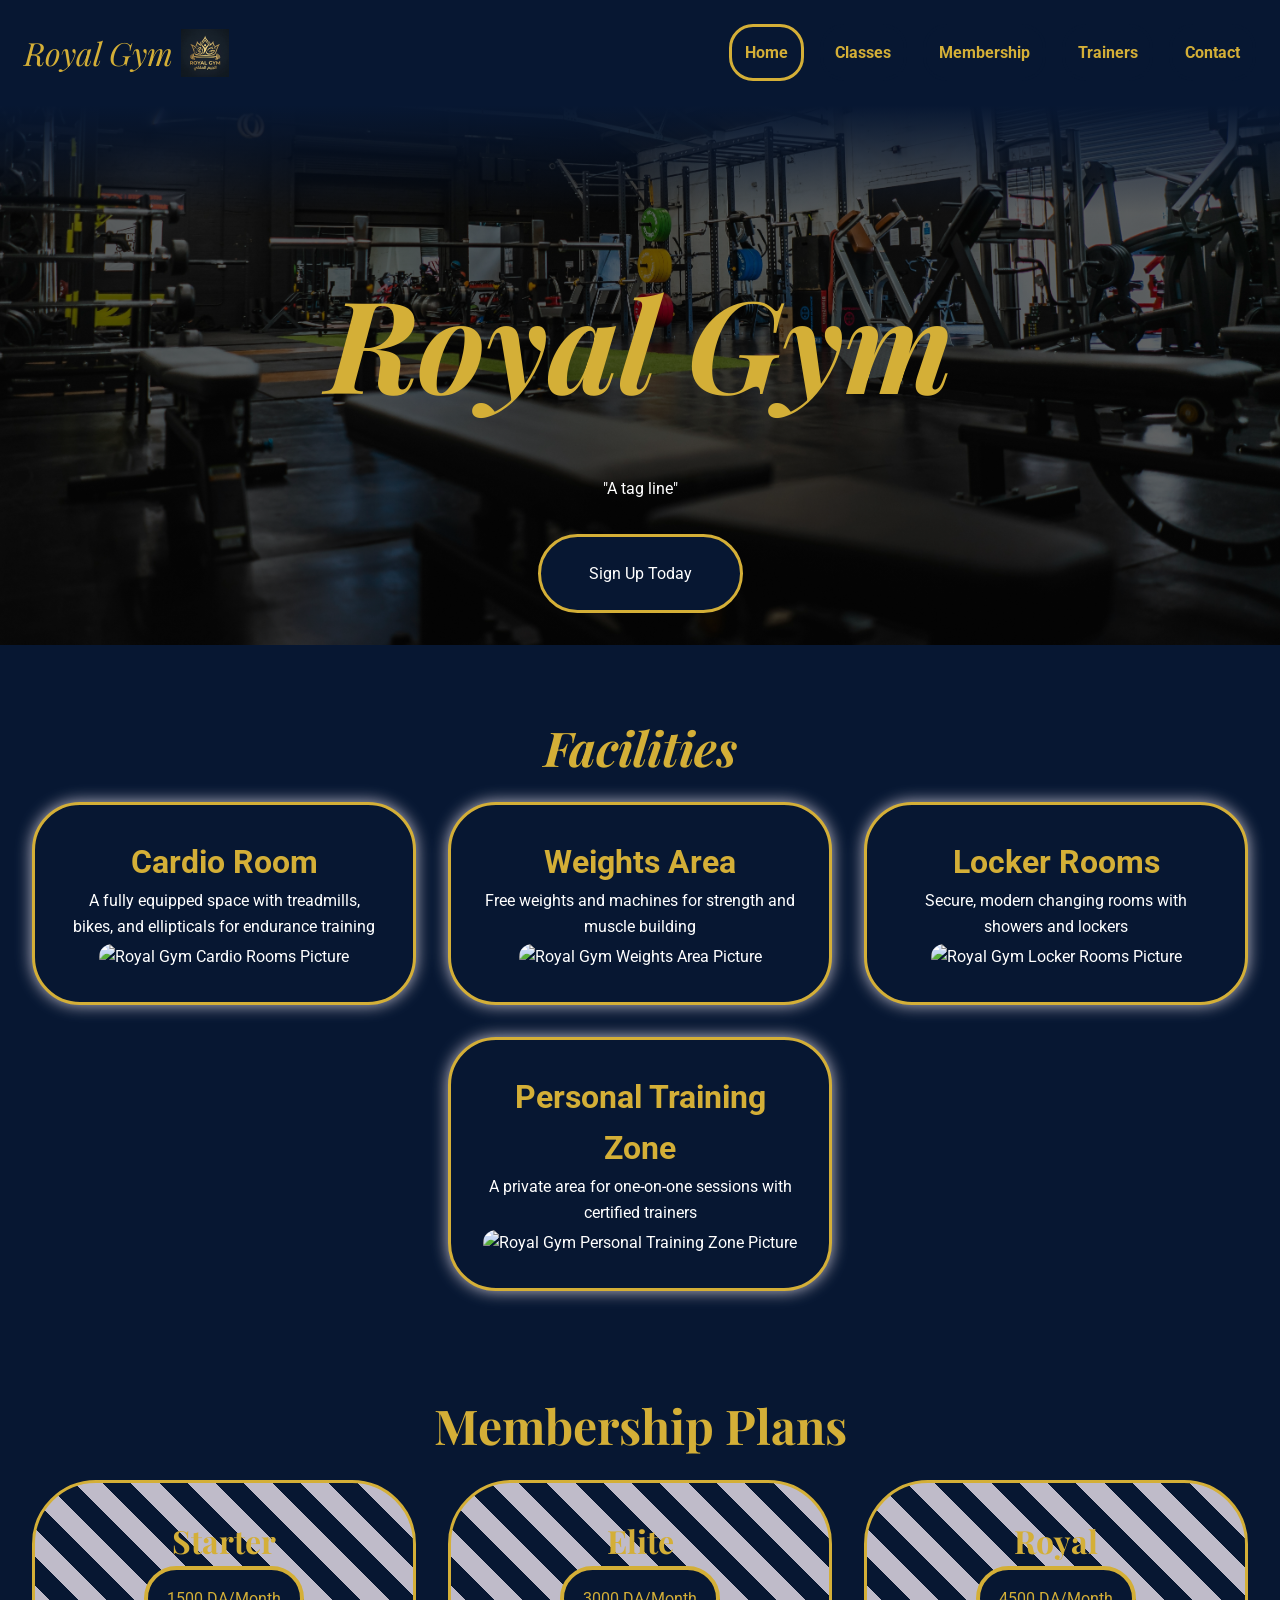
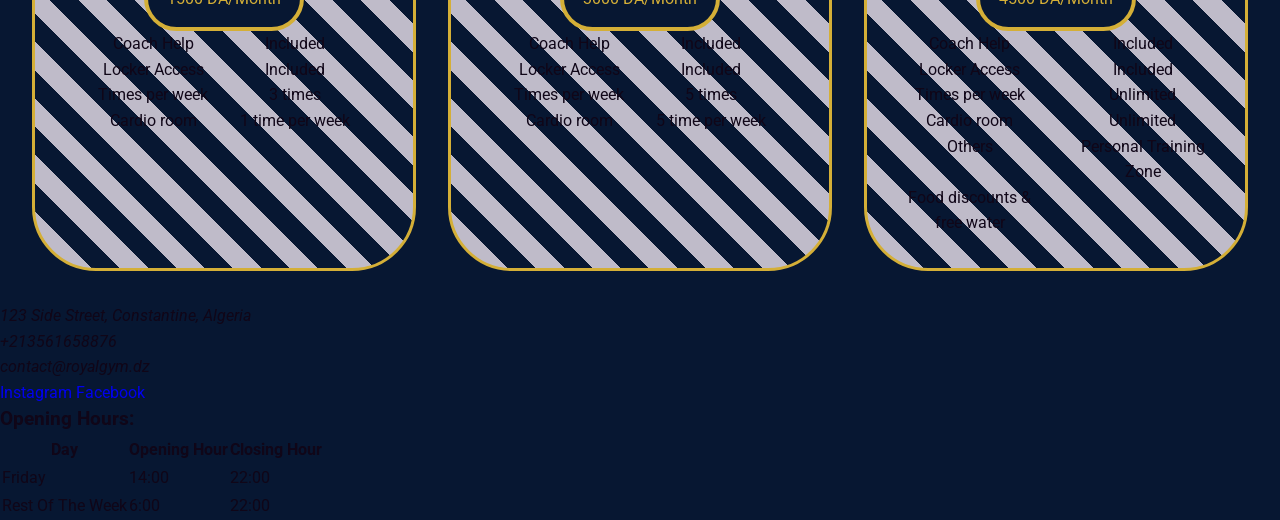
==== index.html @ 47e1ce34 "Re-apply CSS shared imports and font fix" ====
<!doctype html>
<html lang="en">

<head>
	<meta charset="UTF-8" />
	<meta name="viewport" content="width=device-width, initial-scale=1.0" />
	<link rel="stylesheet" href="./css/index.css" />

	<title>Royal Gym</title>
</head>

<body>
	<header>
		<a href="./index.html">
			<span class="name">Royal Gym</span>
			<img src="./assets/images/logo.png" alt="Royal Gym Logo" class="logo" />
		</a>
		<nav>
			<ul>
				<li class="active"><a href="./index.html">Home</a></li>
				<li><a href="./client/classes.html">Classes</a></li>
				<li><a href="./client/membership.html">Membership</a></li>
				<li><a href="./client/trainers.html">Trainers</a></li>
				<li><a href="./client/contact.html">Contact</a></li>
			</ul>
		</nav>
	</header>
	<main>
		<section class="hero">
			<h1>Royal Gym</h1>
			<p class="tagline">"A tag line"</p>
			<a href="./client/membership.html">Sign Up Today</a>
		</section>
		<section class="facilities">
			<h2>Facilities</h2>
			<div class="facilities-container">
				<article class="facility-card">
					<h3>Cardio Room</h3>
					<p>
						A fully equipped space with treadmills, bikes, and
						ellipticals for endurance training
					</p>
					<img src="./assets/images/cardio-room.png" alt="Royal Gym Cardio Rooms Picture" />
				</article>
				<article class="facility-card">
					<h3>Weights Area</h3>
					<p>
						Free weights and machines for strength and muscle
						building
					</p>
					<img src="./assets/images/weights-area.png" alt="Royal Gym Weights Area Picture" />
				</article>
				<article class="facility-card">
					<h3>Locker Rooms</h3>
					<p>
						Secure, modern changing rooms with showers and
						lockers
					</p>
					<img src="./assets/images/locker-rooms.png" alt="Royal Gym Locker Rooms Picture" />
				</article>
				<article class="facility-card">
					<h3>Personal Training Zone</h3>
					<p>
						A private area for one-on-one sessions with
						certified trainers
					</p>
					<img src="./assets/images/personal-training-zone.png"
						alt="Royal Gym Personal Training Zone Picture" />
				</article>
			</div>
		</section>
		<section class="membership">
			<h2>Membership Plans</h2>
			<div class="membership-cards-container">
				<article class="membership-card">
					<h3>Starter</h3>
					<p class="price">1500 DA/Month</p>
					<dl>
						<dt>Coach Help</dt>
						<dd>Included</dd>
						<dt>Locker Access</dt>
						<dd>Included</dd>
						<dt>Times per week</dt>
						<dd>3 times</dd>
						<dt>Cardio room</dt>
						<dd>1 time per week</dd>
					</dl>
				</article>
				<article class="membership-card">
					<h3>Elite</h3>
					<p class="price">3000 DA/Month</p>
					<dl>
						<dt>Coach Help</dt>
						<dd>Included</dd>
						<dt>Locker Access</dt>
						<dd>Included</dd>
						<dt>Times per week</dt>
						<dd>5 times</dd>
						<dt>Cardio room</dt>
						<dd>5 time per week</dd>
					</dl>
				</article>
				<article class="membership-card">
					<h3>Royal</h3>
					<p class="price">4500 DA/Month</p>
					<dl>
						<dt>Coach Help</dt>
						<dd>Included</dd>
						<dt>Locker Access</dt>
						<dd>Included</dd>
						<dt>Times per week</dt>
						<dd>Unlimited</dd>
						<dt>Cardio room</dt>
						<dd>Unlimited</dd>
						<dt>Others</dt>
						<dd>Personal Training Zone</dd>
						<dd>Food discounts & free water</dd>
					</dl>
				</article>
			</div>
		</section>
	</main>
	<footer>
		<section class="contact-info">
			<address>
				<p>123 Side Street, Constantine, Algeria</p>
				<p>+213561658876</p>
				<p>contact@royalgym.dz</p>
			</address>
		</section>
		<section class="social-media">
			<a href="#">Instagram</a>
			<a href="#">Facebook</a>
		</section>
		<section class="opening-hours">
			<h3>Opening Hours:</h3>
			<table>
				<thead>
					<tr>
						<th>Day</th>
						<th>Opening Hour</th>
						<th>Closing Hour</th>
					</tr>
				</thead>
				<tbody>
					<tr>
						<td>Friday</td>
						<td>14:00</td>
						<td>22:00</td>
					</tr>
					<tr>
						<td>Rest Of The Week</td>
						<td>6:00</td>
						<td>22:00</td>
					</tr>
				</tbody>
			</table>
		</section>
	</footer>
</body>

</html>
---- css/index.css ----
@import "style.css";
@import url("https://fonts.googleapis.com/css2?family=Playfair+Display:ital,wght@1,700&family=Roboto:wght@400;700&display=swap");

* {
	box-sizing: border-box;
	margin: 0;
	padding: 0;
}

body {
	background-color: var(--bg);
	color: var(--text-dark);
	font-family: "Roboto", sans-serif;
	font-size: 1rem;
	line-height: 1.6;
	width: 100%;
}

/* ------------------------- */

.hero a:hover {
	transition: scale 0.1s linear;
	background-color: var(--accent);
	color: var(--primary);
	scale: 1.1;
	box-shadow: 0rem 0.1rem 1rem 0.1rem rgb(180, 178, 178);
}

.hero {
	display: flex;
	flex-direction: column;
	justify-content: end;
	align-items: center;
	background-image:
		linear-gradient(var(--primary), rgba(0, 0, 0, 0.6) 20%),
		url("../assets/images/hero-section-background.jpg");
	background-size: cover;
	background-position: center;
	background-repeat: no-repeat;
	min-height: 60vh;
	padding: 2rem;
	color: var(--text_light);
}

.hero>h1 {
	font-family: "Playfair Display", sans-serif;
	font-size: 8rem;
	font-style: italic;
	color: var(--accent);
}

.tagline {
	padding: 2rem;
}

/* the button */
.hero a {
	padding: 1.5rem 3rem;
	color: var(--text_light);
	background-color: var(--primary);
	border: 0.2rem solid var(--accent);
	border-radius: 3rem;
	transition:
		background-color 0.2s linear,
		color 0.2s linear,
		outline 0.1s linear;
}

.facilities {
	display: flex;
	flex-direction: column;
	align-items: center;
	padding: 4rem 2rem;
}

.facilities h2 {
	font-family: "Playfair Display", sans-serif;
	font-style: italic;
	color: var(--accent);
	font-size: 3rem;
	margin-bottom: 1rem;
}

.facilities-container {
	display: grid;
	grid-template-columns: 1fr 1fr 1fr;
	gap: 2rem;
}

.facility-card {
	background-color: var(--primary);
	color: var(--text_light);
	padding: 2rem;
	border: 0.2rem solid var(--accent);
	border-radius: 3rem;
	font-family: "Roboto", sans-serif;
	font-size: 1rem;
	text-align: center;
	transition:
		scale 0.1s linear,
		box-shadow 0.1s linear;
	box-shadow: 0rem 0rem 1rem 0.01rem var(--bg-darker);
}

.facility-card:hover {
	scale: 1.05;
	box-shadow: 0rem 0rem 1rem 0.2rem var(--bg-darker);
}

.facility-card h3 {
	color: var(--accent);
	font-size: 2rem;
}

.facility-card img {
	width: 100%;
	margin-top: 0.3rem;
	border-radius: 2rem;
}

.facility-card:last-child {
	grid-column: 2 / 3;
}

.membership {
	display: flex;
	flex-direction: column;
	margin: 0px;

	text-align: center;
	background-color: var(--primary);
	padding: 2rem;
}

.membership h2 {
	color: var(--accent);
	font-family: "Playfair Display", sans-serif;
	font-size: 3rem;
	margin-bottom: 1rem;
}

.membership-card h3 {
	font-family: "Playfair Display", sans-serif;
	color: var(--accent);
	font-size: 2rem;
}

.membership-cards-container {
	display: grid;
	grid-template-columns: 1fr 1fr 1fr;
	justify-content: center;
	gap: 2rem;
}

.membership-card {
	background-color: var(--bg);
	color: var(--text-dark);
	padding: 2rem;
	border: 0.2rem solid var(--accent);
	border-radius: 4rem;
	display: flex;
	flex-direction: column;
	align-items: center;
	transition: scale 0.1s linear;
	background: repeating-linear-gradient(45deg,
			var(--bg) 0px,
			var(--bg) 20px,
			var(--bg-darker) 20px,
			var(--bg-darker) 40px);
}

.membership-card:hover {
	scale: 1.05;
}

.membership-card .price {
	padding: 1rem;
	width: 10rem;
	border: var(--accent) solid 0.3rem;
	border-radius: 5rem;
	background-color: var(--primary);
	color: var(--accent);
}

.membership-card dl {
	display: grid;
	grid-template-columns: 1fr 1fr;
	column-gap: 2rem;
}
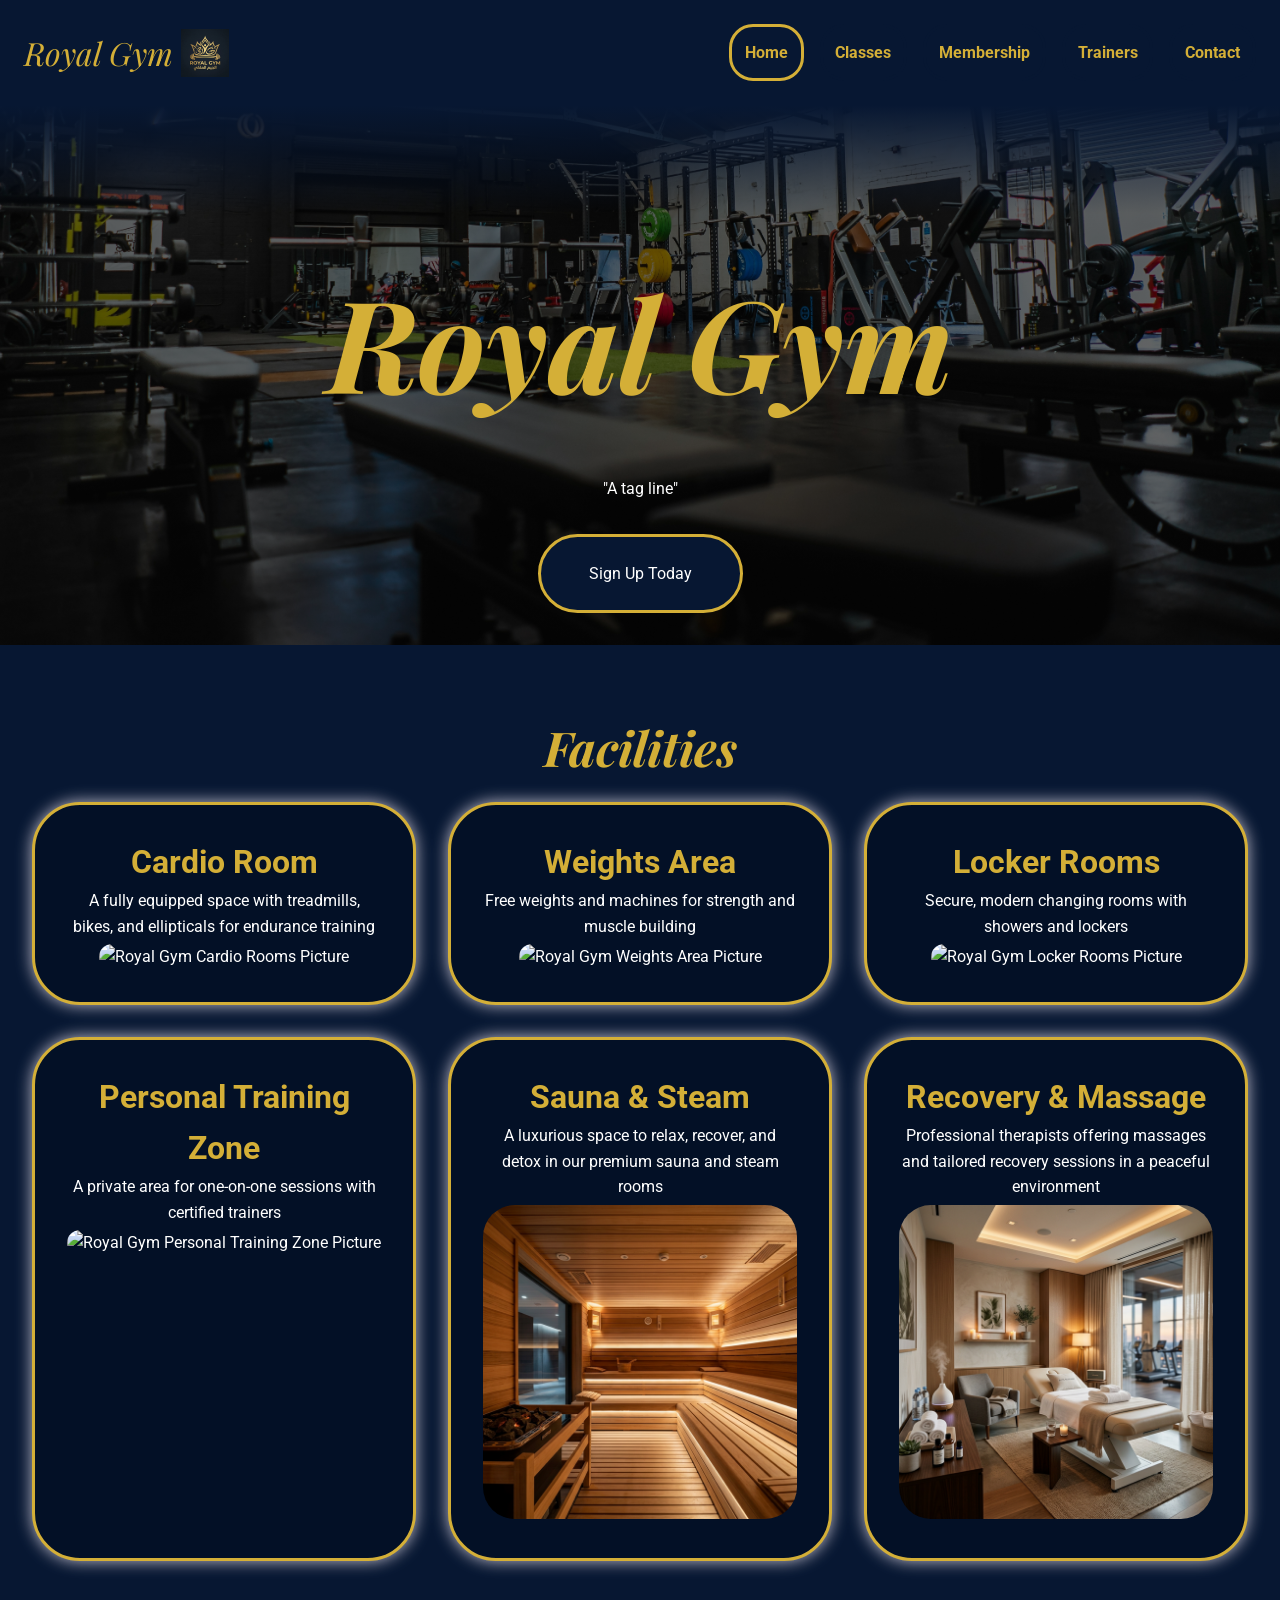
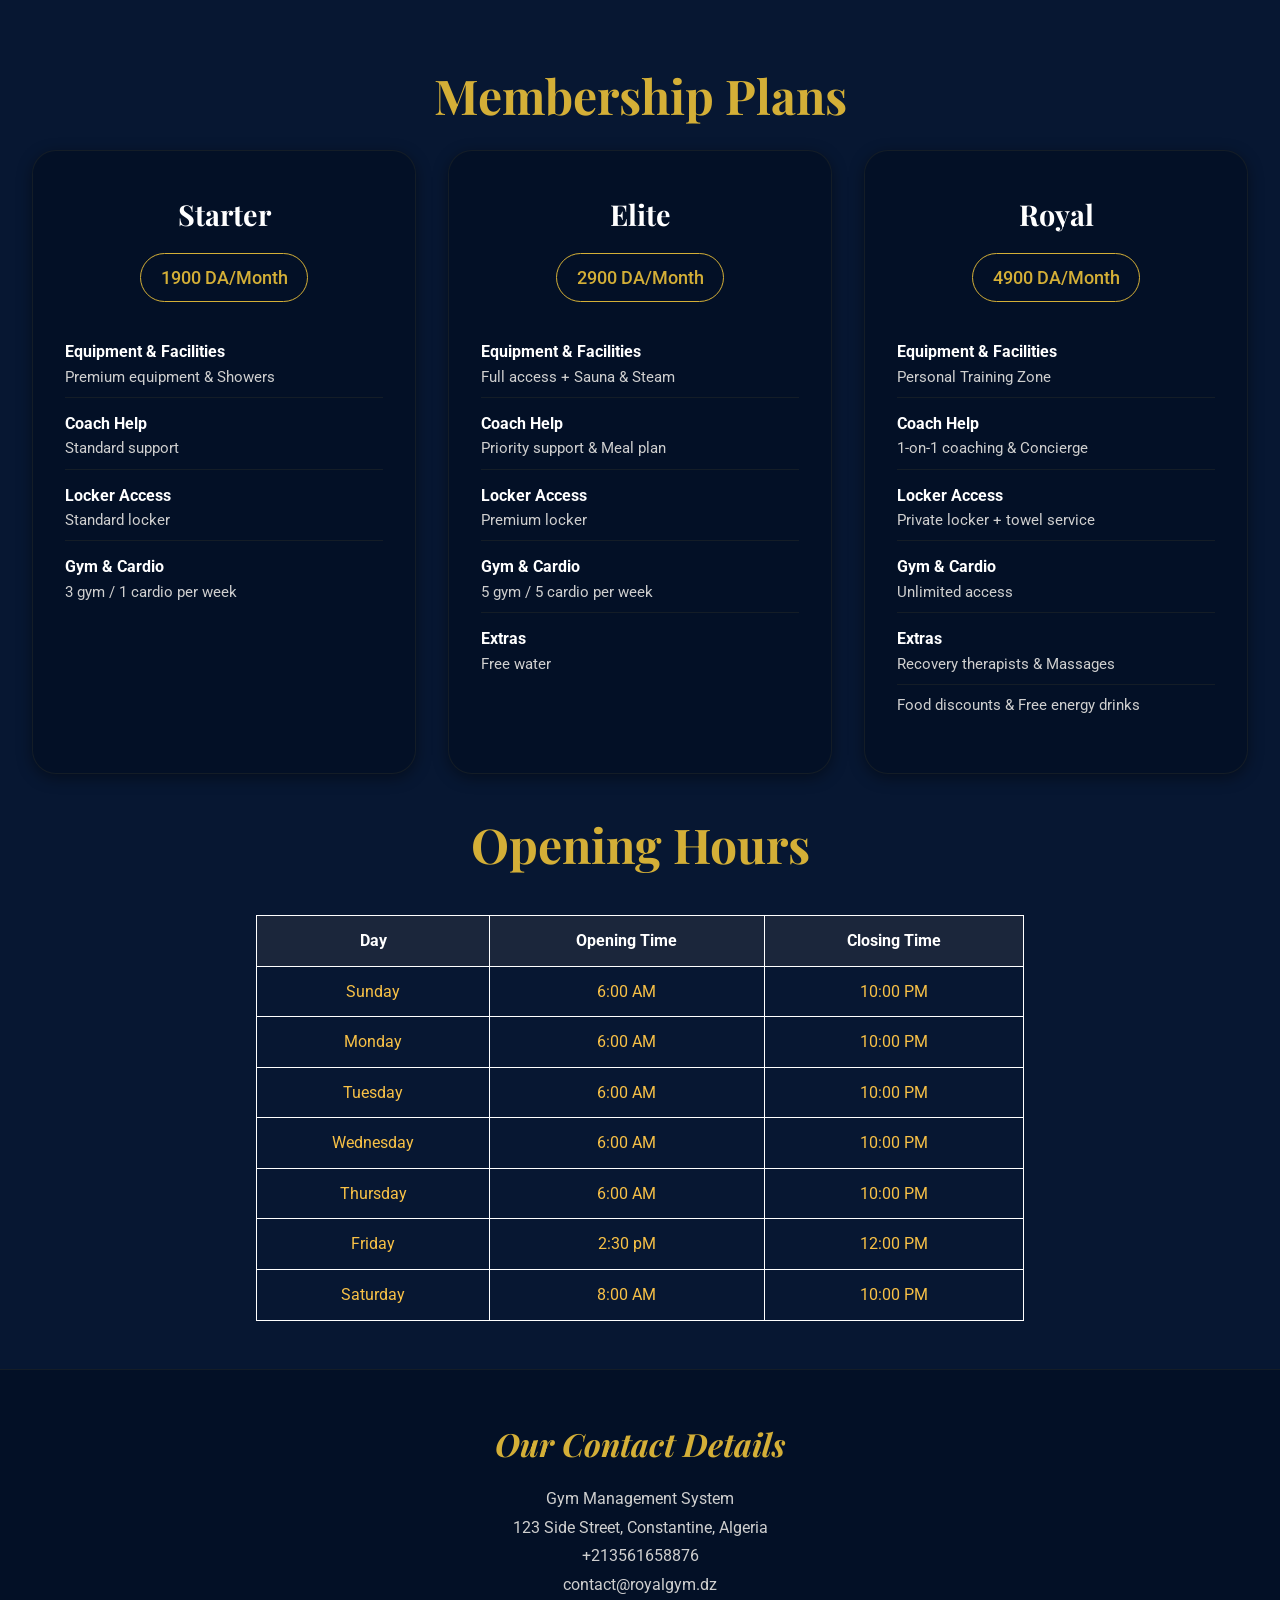
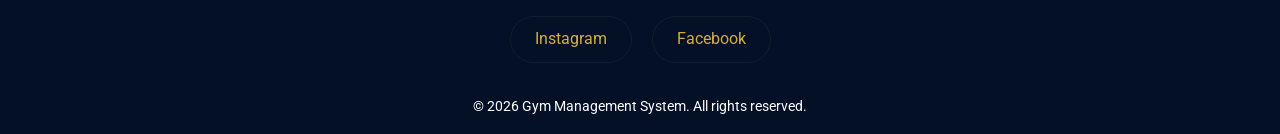
==== commit f08c6621: "feat: redesign membership cards, add facility images, and perfect responsive layouts" ====
--- a/index.html
+++ b/index.html
@@ -67,6 +67,24 @@
 					<img src="./assets/images/personal-training-zone.png"
 						alt="Royal Gym Personal Training Zone Picture" />
 				</article>
+				<article class="facility-card">
+					<h3>Sauna & Steam</h3>
+					<p>
+						A luxurious space to relax, recover, and detox in
+						our premium sauna and steam rooms
+					</p>
+					<img src="./assets/images/sauna-steam.png"
+						alt="Royal Gym Sauna and Steam Room Picture" />
+				</article>
+				<article class="facility-card">
+					<h3>Recovery & Massage</h3>
+					<p>
+						Professional therapists offering massages and tailored
+						recovery sessions in a peaceful environment
+					</p>
+					<img src="./assets/images/recovery.png"
+						alt="Royal Gym Recovery and Massage Room Picture" />
+				</article>
 			</div>
 		</section>
 		<section class="membership">
@@ -74,88 +92,113 @@
 			<div class="membership-cards-container">
 				<article class="membership-card">
 					<h3>Starter</h3>
-					<p class="price">1500 DA/Month</p>
+					<p class="price">1900 DA/Month</p>
 					<dl>
+						<dt>Equipment & Facilities</dt>
+						<dd>Premium equipment & Showers</dd>
 						<dt>Coach Help</dt>
-						<dd>Included</dd>
+						<dd>Standard support</dd>
 						<dt>Locker Access</dt>
-						<dd>Included</dd>
-						<dt>Times per week</dt>
-						<dd>3 times</dd>
-						<dt>Cardio room</dt>
-						<dd>1 time per week</dd>
+						<dd>Standard locker</dd>
+						<dt>Gym & Cardio</dt>
+						<dd>3 gym / 1 cardio per week</dd>
 					</dl>
 				</article>
 				<article class="membership-card">
 					<h3>Elite</h3>
-					<p class="price">3000 DA/Month</p>
+					<p class="price">2900 DA/Month</p>
 					<dl>
+						<dt>Equipment & Facilities</dt>
+						<dd>Full access + Sauna & Steam</dd>
 						<dt>Coach Help</dt>
-						<dd>Included</dd>
+						<dd>Priority support & Meal plan</dd>
 						<dt>Locker Access</dt>
-						<dd>Included</dd>
-						<dt>Times per week</dt>
-						<dd>5 times</dd>
-						<dt>Cardio room</dt>
-						<dd>5 time per week</dd>
+						<dd>Premium locker</dd>
+						<dt>Gym & Cardio</dt>
+						<dd>5 gym / 5 cardio per week</dd>
+						<dt>Extras</dt>
+						<dd>Free water</dd>
 					</dl>
 				</article>
 				<article class="membership-card">
 					<h3>Royal</h3>
-					<p class="price">4500 DA/Month</p>
+					<p class="price">4900 DA/Month</p>
 					<dl>
+						<dt>Equipment & Facilities</dt>
+						<dd>Personal Training Zone</dd>
 						<dt>Coach Help</dt>
-						<dd>Included</dd>
+						<dd>1-on-1 coaching & Concierge</dd>
 						<dt>Locker Access</dt>
-						<dd>Included</dd>
-						<dt>Times per week</dt>
-						<dd>Unlimited</dd>
-						<dt>Cardio room</dt>
-						<dd>Unlimited</dd>
-						<dt>Others</dt>
-						<dd>Personal Training Zone</dd>
-						<dd>Food discounts & free water</dd>
+						<dd>Private locker + towel service</dd>
+						<dt>Gym & Cardio</dt>
+						<dd>Unlimited access</dd>
+						<dt>Extras</dt>
+						<dd>Recovery therapists & Massages</dd>
+						<dd>Food discounts & Free energy drinks</dd>
 					</dl>
 				</article>
 			</div>
+		</section>
+		<section class="opening-hours">
+			<h2>Opening Hours</h2>
+			<table>
+				<tr>
+					<th>Day</th>
+					<th>Opening Time</th>
+					<th>Closing Time</th>
+				</tr>
+				<tr>
+					<td>Sunday</td>
+					<td>6:00 AM</td>
+					<td>10:00 PM</td>
+				</tr>
+				<tr>
+					<td>Monday</td>
+					<td>6:00 AM</td>
+					<td>10:00 PM</td>
+				</tr>
+				<tr>
+					<td>Tuesday</td>
+					<td>6:00 AM</td>
+					<td>10:00 PM</td>
+				</tr>
+				<tr>
+					<td>Wednesday</td>
+					<td>6:00 AM</td>
+					<td>10:00 PM</td>
+				</tr>
+				<tr>
+					<td>Thursday</td>
+					<td>6:00 AM</td>
+					<td>10:00 PM</td>
+				</tr>
+				<tr>
+					<td>Friday</td>
+					<td>2:30 pM</td>
+					<td>12:00 PM</td>
+				</tr>
+				<tr>
+					<td>Saturday</td>
+					<td>8:00 AM</td>
+					<td>10:00 PM</td>
+				</tr>
+			</table>
 		</section>
 	</main>
 	<footer>
-		<section class="contact-info">
+		<section class="contact-details">
+			<h2>Our Contact Details</h2>
 			<address>
+				<p>Gym Management System</p>
 				<p>123 Side Street, Constantine, Algeria</p>
 				<p>+213561658876</p>
 				<p>contact@royalgym.dz</p>
+				<a href="#">Instagram</a>
+				<a href="#">Facebook</a>
 			</address>
 		</section>
-		<section class="social-media">
-			<a href="#">Instagram</a>
-			<a href="#">Facebook</a>
-		</section>
-		<section class="opening-hours">
-			<h3>Opening Hours:</h3>
-			<table>
-				<thead>
-					<tr>
-						<th>Day</th>
-						<th>Opening Hour</th>
-						<th>Closing Hour</th>
-					</tr>
-				</thead>
-				<tbody>
-					<tr>
-						<td>Friday</td>
-						<td>14:00</td>
-						<td>22:00</td>
-					</tr>
-					<tr>
-						<td>Rest Of The Week</td>
-						<td>6:00</td>
-						<td>22:00</td>
-					</tr>
-				</tbody>
-			</table>
-		</section>
+
+		<p>&copy; 2026 Gym Management System. All rights reserved.</p>
 	</footer>
 </body>
 
--- a/css/index.css
+++ b/css/index.css
@@ -88,7 +88,7 @@
 }
 
 .facility-card {
-	background-color: var(--primary);
+	background-color: var(--secondary);
 	color: var(--text_light);
 	padding: 2rem;
 	border: 0.2rem solid var(--accent);
@@ -118,9 +118,6 @@
 	border-radius: 2rem;
 }
 
-.facility-card:last-child {
-	grid-column: 2 / 3;
-}
 
 .membership {
 	display: flex;
@@ -140,9 +137,10 @@
 }
 
 .membership-card h3 {
-	font-family: "Playfair Display", sans-serif;
-	color: var(--accent);
-	font-size: 2rem;
+	font-family: "Playfair Display", serif;
+	color: var(--white);
+	font-size: 1.8rem;
+	margin-bottom: 0.5rem;
 }
 
 .membership-cards-container {
@@ -153,37 +151,149 @@
 }
 
 .membership-card {
-	background-color: var(--bg);
-	color: var(--text-dark);
-	padding: 2rem;
-	border: 0.2rem solid var(--accent);
-	border-radius: 4rem;
+	background-color: var(--secondary);
+	color: var(--text_light);
+	padding: 2.5rem 2rem;
+	border: 1px solid var(--glass);
+	border-radius: 1.5rem;
 	display: flex;
 	flex-direction: column;
 	align-items: center;
-	transition: scale 0.1s linear;
-	background: repeating-linear-gradient(45deg,
-			var(--bg) 0px,
-			var(--bg) 20px,
-			var(--bg-darker) 20px,
-			var(--bg-darker) 40px);
+	transition: filter 0.2s linear, transform 0.2s linear;
+	box-shadow: 0 4px 15px rgba(0, 0, 0, 0.4);
 }
 
 .membership-card:hover {
-	scale: 1.05;
+	transform: translateY(-5px);
+	filter: brightness(1.1);
 }
 
 .membership-card .price {
-	padding: 1rem;
-	width: 10rem;
-	border: var(--accent) solid 0.3rem;
-	border-radius: 5rem;
-	background-color: var(--primary);
-	color: var(--accent);
+	padding: 0.6rem 1.2rem;
+	width: auto;
+	border: 1px solid var(--accent);
+	border-radius: 2rem;
+	background-color: transparent;
+	color: var(--accent);
+	font-weight: 500;
+	font-size: 1.1rem;
+	margin-top: 0.5rem;
 }
 
 .membership-card dl {
-	display: grid;
-	grid-template-columns: 1fr 1fr;
-	column-gap: 2rem;
-}
+	width: 100%;
+	display: block;
+	margin-top: 1.5rem;
+	text-align: left;
+}
+
+.membership-card dt {
+	font-weight: bold;
+	color: var(--white);
+	margin-top: 0.8rem;
+	font-size: 1rem;
+}
+
+.membership-card dd {
+	color: var(--muted);
+	margin-left: 0;
+	margin-bottom: 0.5rem;
+	padding-bottom: 0.5rem;
+	border-bottom: 1px solid var(--glass);
+	font-size: 0.95rem;
+}
+
+.membership-card dd:last-child {
+	border-bottom: none;
+}
+
+.opening-hours {
+	text-align: center;
+	color: var(--accent);
+	font-size: 2rem;
+	font-family: "Playfair Display", sans-serif;
+}
+
+table {
+	width: 60%;
+	margin: auto;
+	border-collapse: collapse;
+	font-size: 1rem;
+	font-family: "Roboto", sans-serif;
+	margin-top: 2rem;
+}
+
+table,
+th,
+td {
+	border: 1px solid #ffffff;
+}
+
+th,
+td {
+	padding: 12px;
+	text-align: center;
+}
+
+th {
+	background: #1b263b;
+	color: white;
+}
+
+tr {
+	background: #071732;
+	color: #f8c146;
+}
+
+footer {
+	text-align: center;
+	padding-top: 3rem;
+	padding-bottom: 1rem;
+	margin-top: 3rem;
+	border-top: 1px solid var(--glass);
+	background: var(--secondary);
+}
+
+.contact-details {
+	text-align: center;
+	padding: 0;
+	margin-bottom: 2rem;
+	box-shadow: none;
+}
+
+.contact-details h2 {
+	color: var(--accent);
+	font-family: "Playfair Display", serif;
+	font-size: 2rem;
+	font-style: italic;
+	margin-bottom: 1rem;
+}
+
+.contact-details address {
+	font-family: "Roboto", sans-serif;
+	font-size: 1rem;
+	font-style: normal;
+	line-height: 1.8;
+	color: var(--muted);
+}
+
+.contact-details address a {
+	color: var(--accent);
+	display: inline-block;
+	margin: 1rem 0.5rem 0;
+	padding: 0.5rem 1.5rem;
+	border: 1px solid var(--glass);
+	border-radius: 2rem;
+	transition: all 0.2s ease;
+}
+
+.contact-details address a:hover {
+	background: var(--accent);
+	color: var(--primary);
+}
+
+footer>p {
+	color: var(--white);
+	font-size: 0.9rem;
+	margin-top: 2rem;
+}
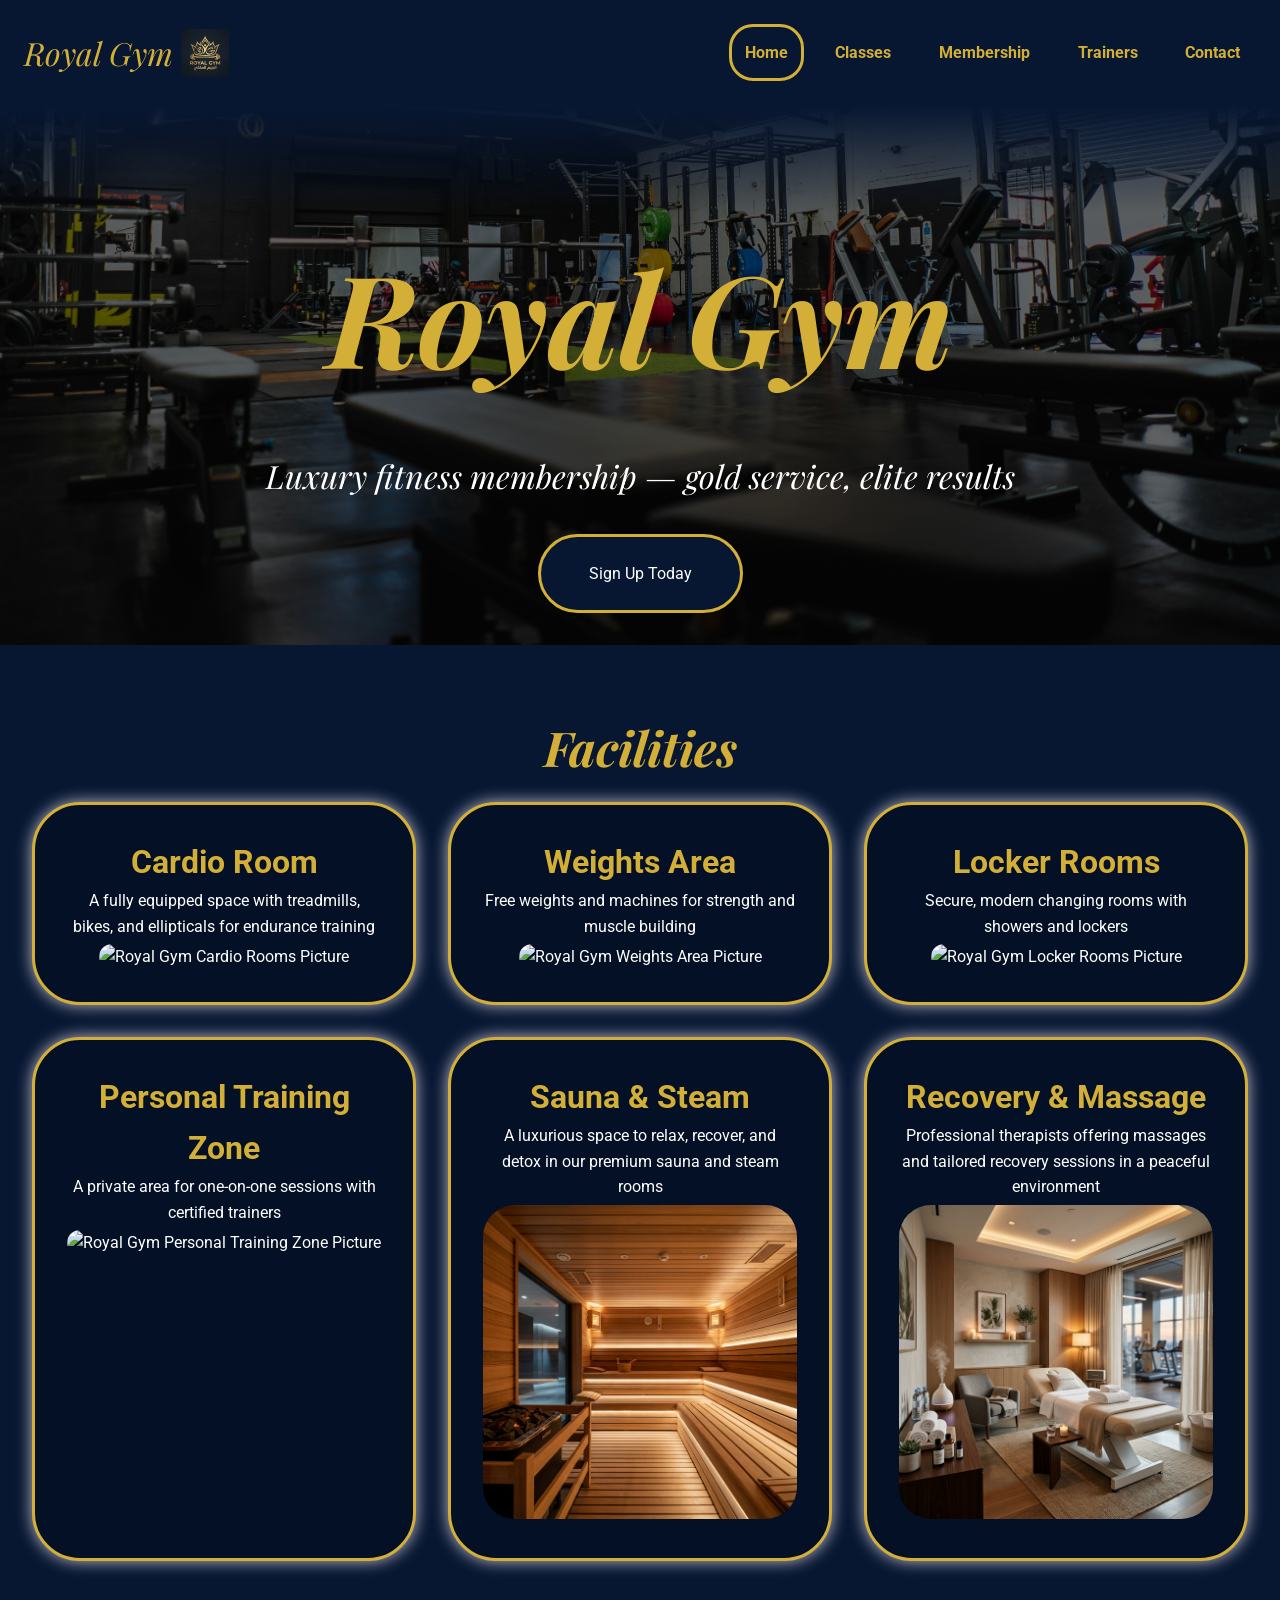
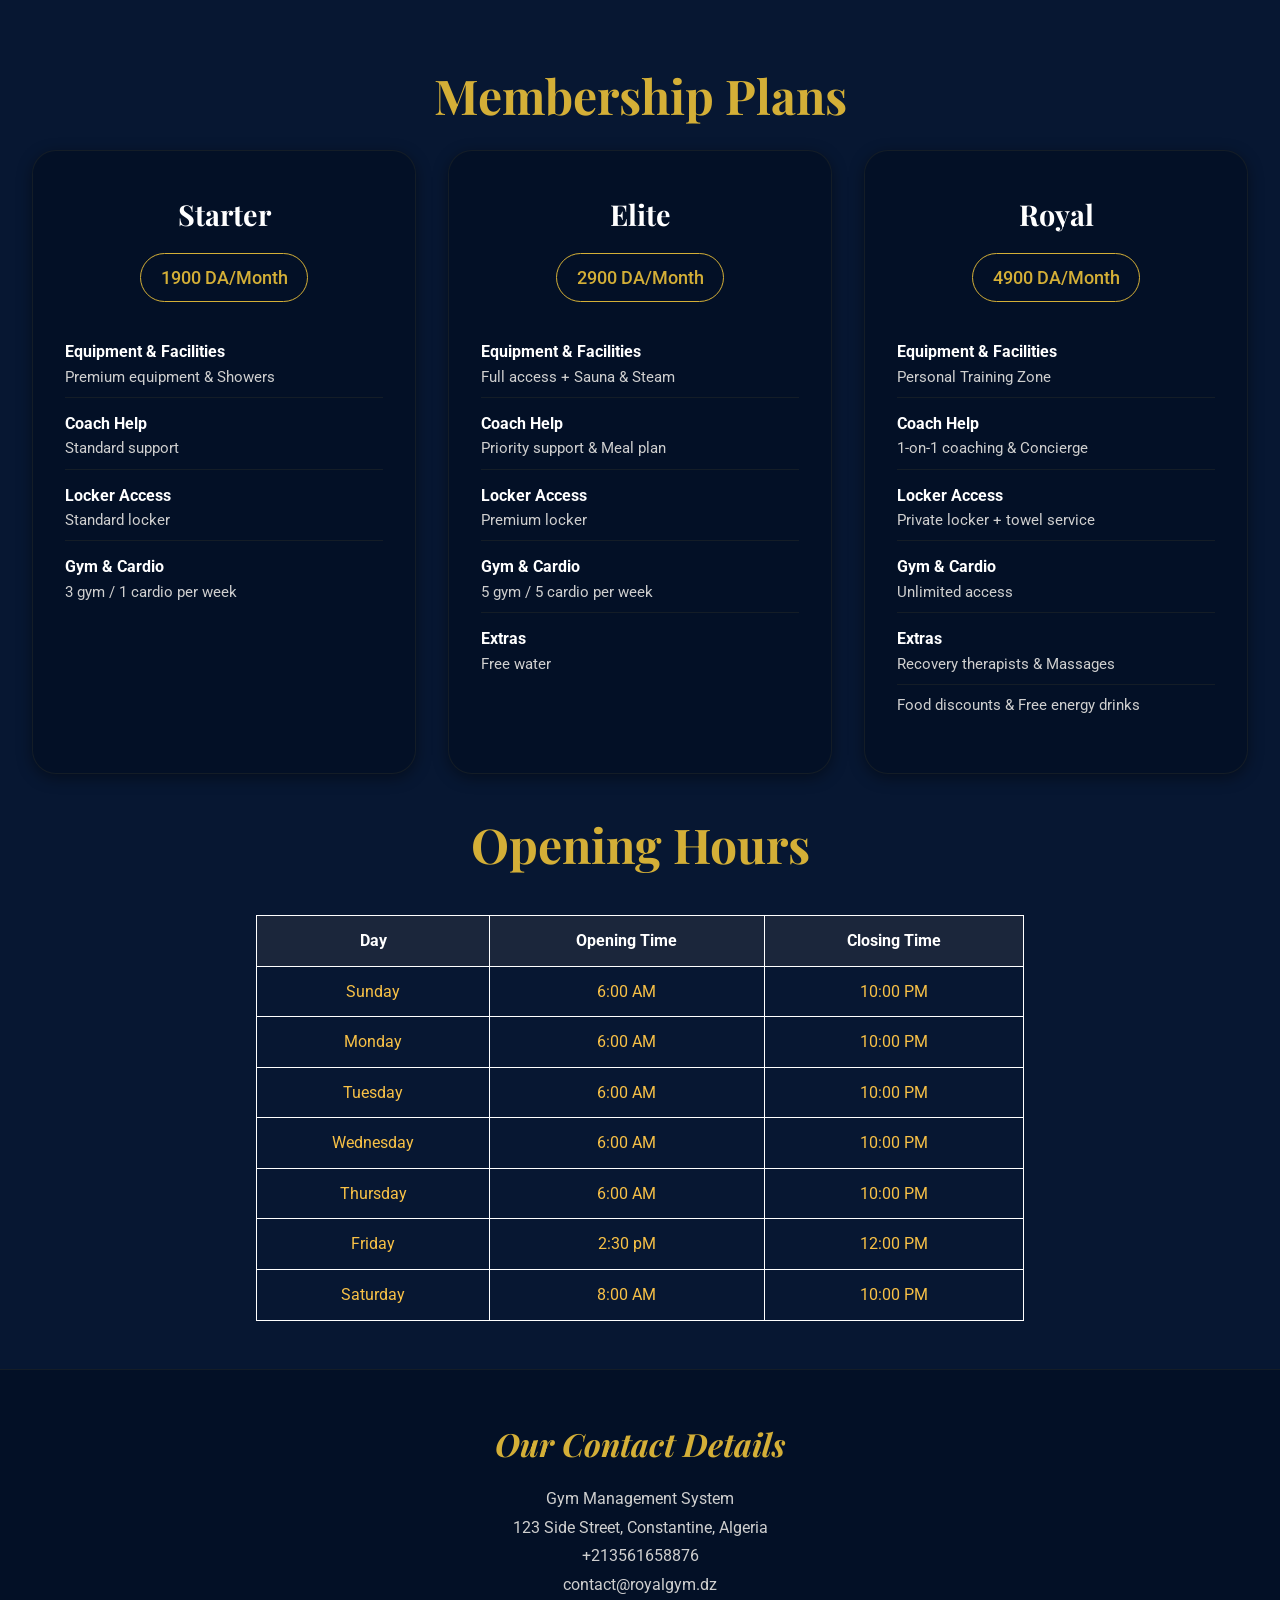
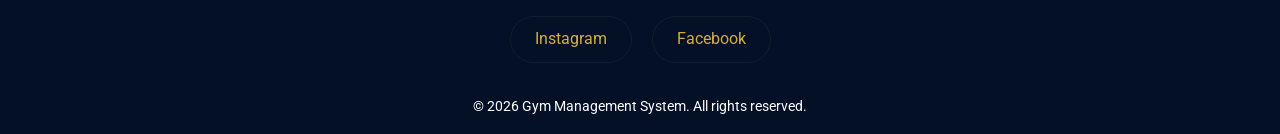
==== commit e793967b: "Update tagline and refine markup" ====
--- a/index.html
+++ b/index.html
@@ -28,7 +28,7 @@
 	<main>
 		<section class="hero">
 			<h1>Royal Gym</h1>
-			<p class="tagline">"A tag line"</p>
+			<p class="tagline">Luxury fitness membership — gold service, elite results</p>
 			<a href="./client/membership.html">Sign Up Today</a>
 		</section>
 		<section class="facilities">
@@ -73,8 +73,7 @@
 						A luxurious space to relax, recover, and detox in
 						our premium sauna and steam rooms
 					</p>
-					<img src="./assets/images/sauna-steam.png"
-						alt="Royal Gym Sauna and Steam Room Picture" />
+					<img src="./assets/images/sauna-steam.png" alt="Royal Gym Sauna and Steam Room Picture" />
 				</article>
 				<article class="facility-card">
 					<h3>Recovery & Massage</h3>
@@ -82,8 +81,7 @@
 						Professional therapists offering massages and tailored
 						recovery sessions in a peaceful environment
 					</p>
-					<img src="./assets/images/recovery.png"
-						alt="Royal Gym Recovery and Massage Room Picture" />
+					<img src="./assets/images/recovery.png" alt="Royal Gym Recovery and Massage Room Picture" />
 				</article>
 			</div>
 		</section>
--- a/css/index.css
+++ b/css/index.css
@@ -51,6 +51,9 @@
 
 .tagline {
 	padding: 2rem;
+	font-size: 2rem;
+	font-family: "Playfair Display", sans-serif;
+	font-style: italic;
 }
 
 /* the button */
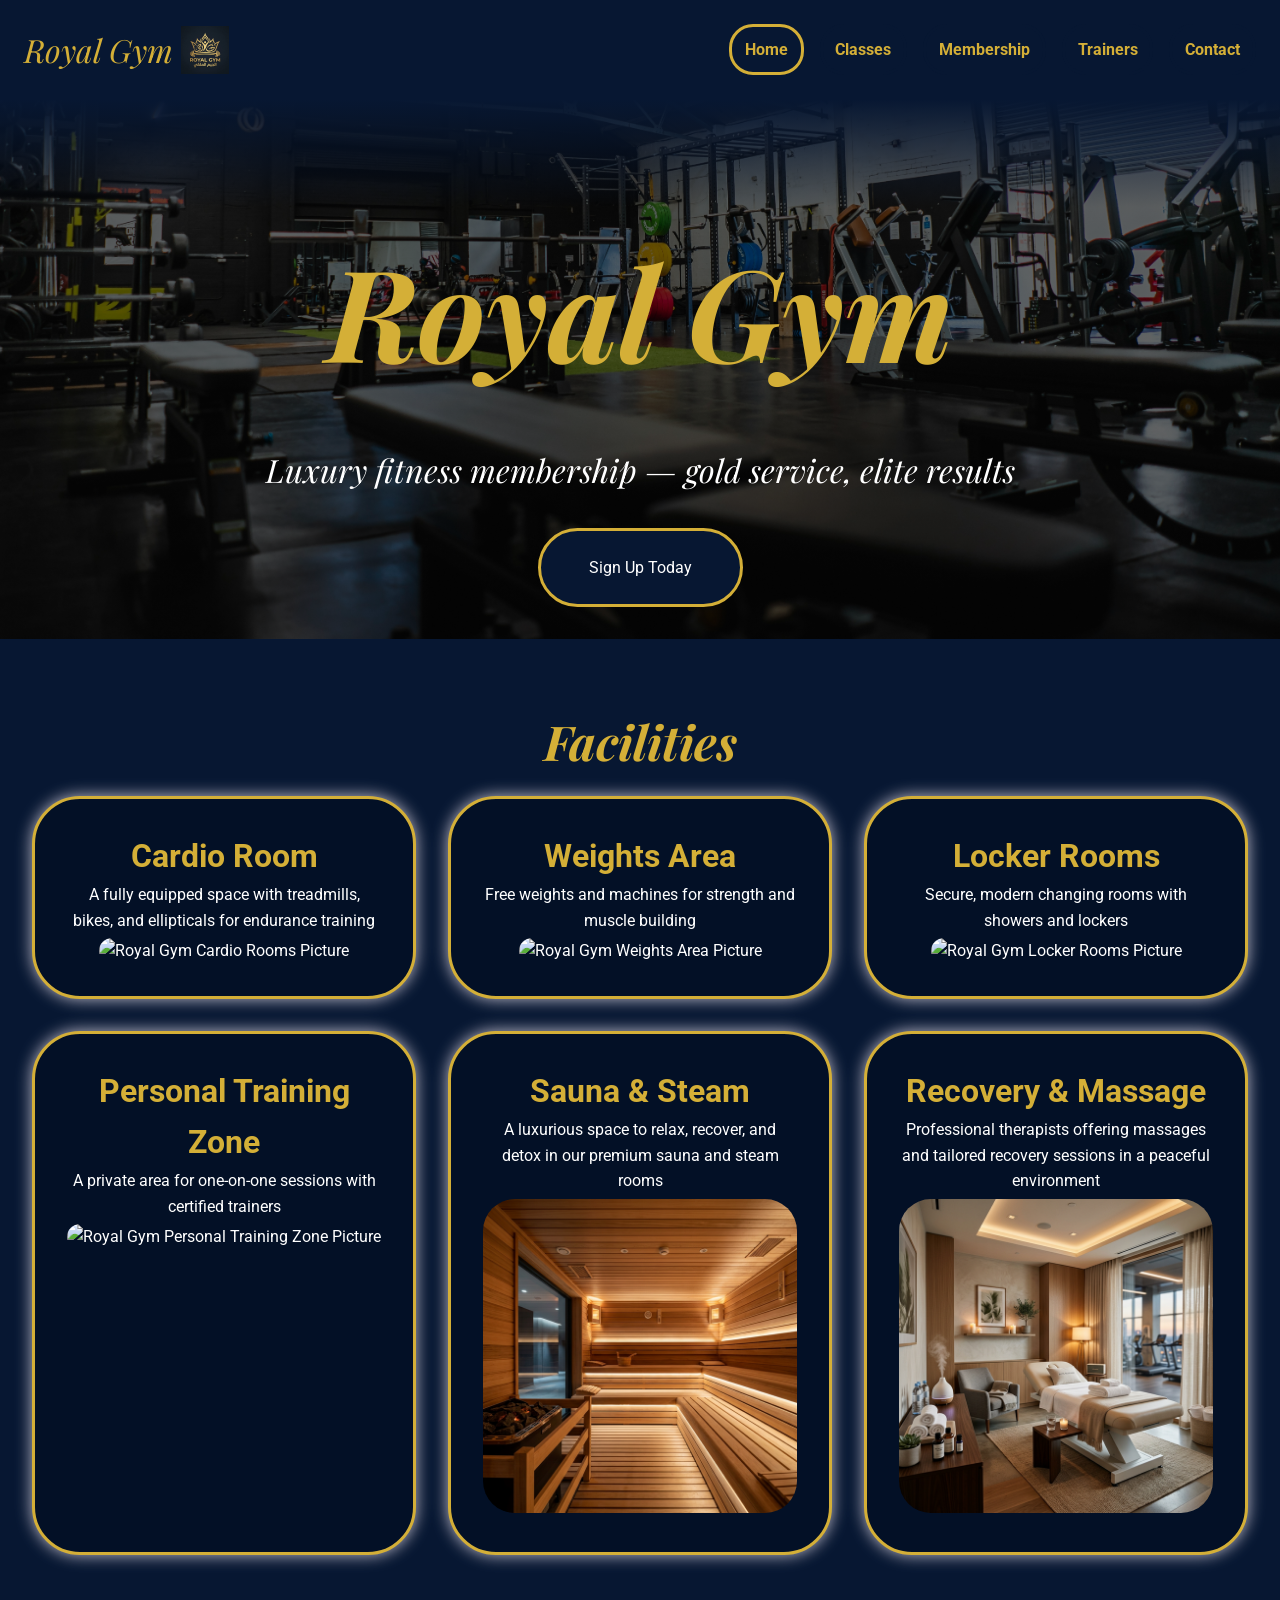
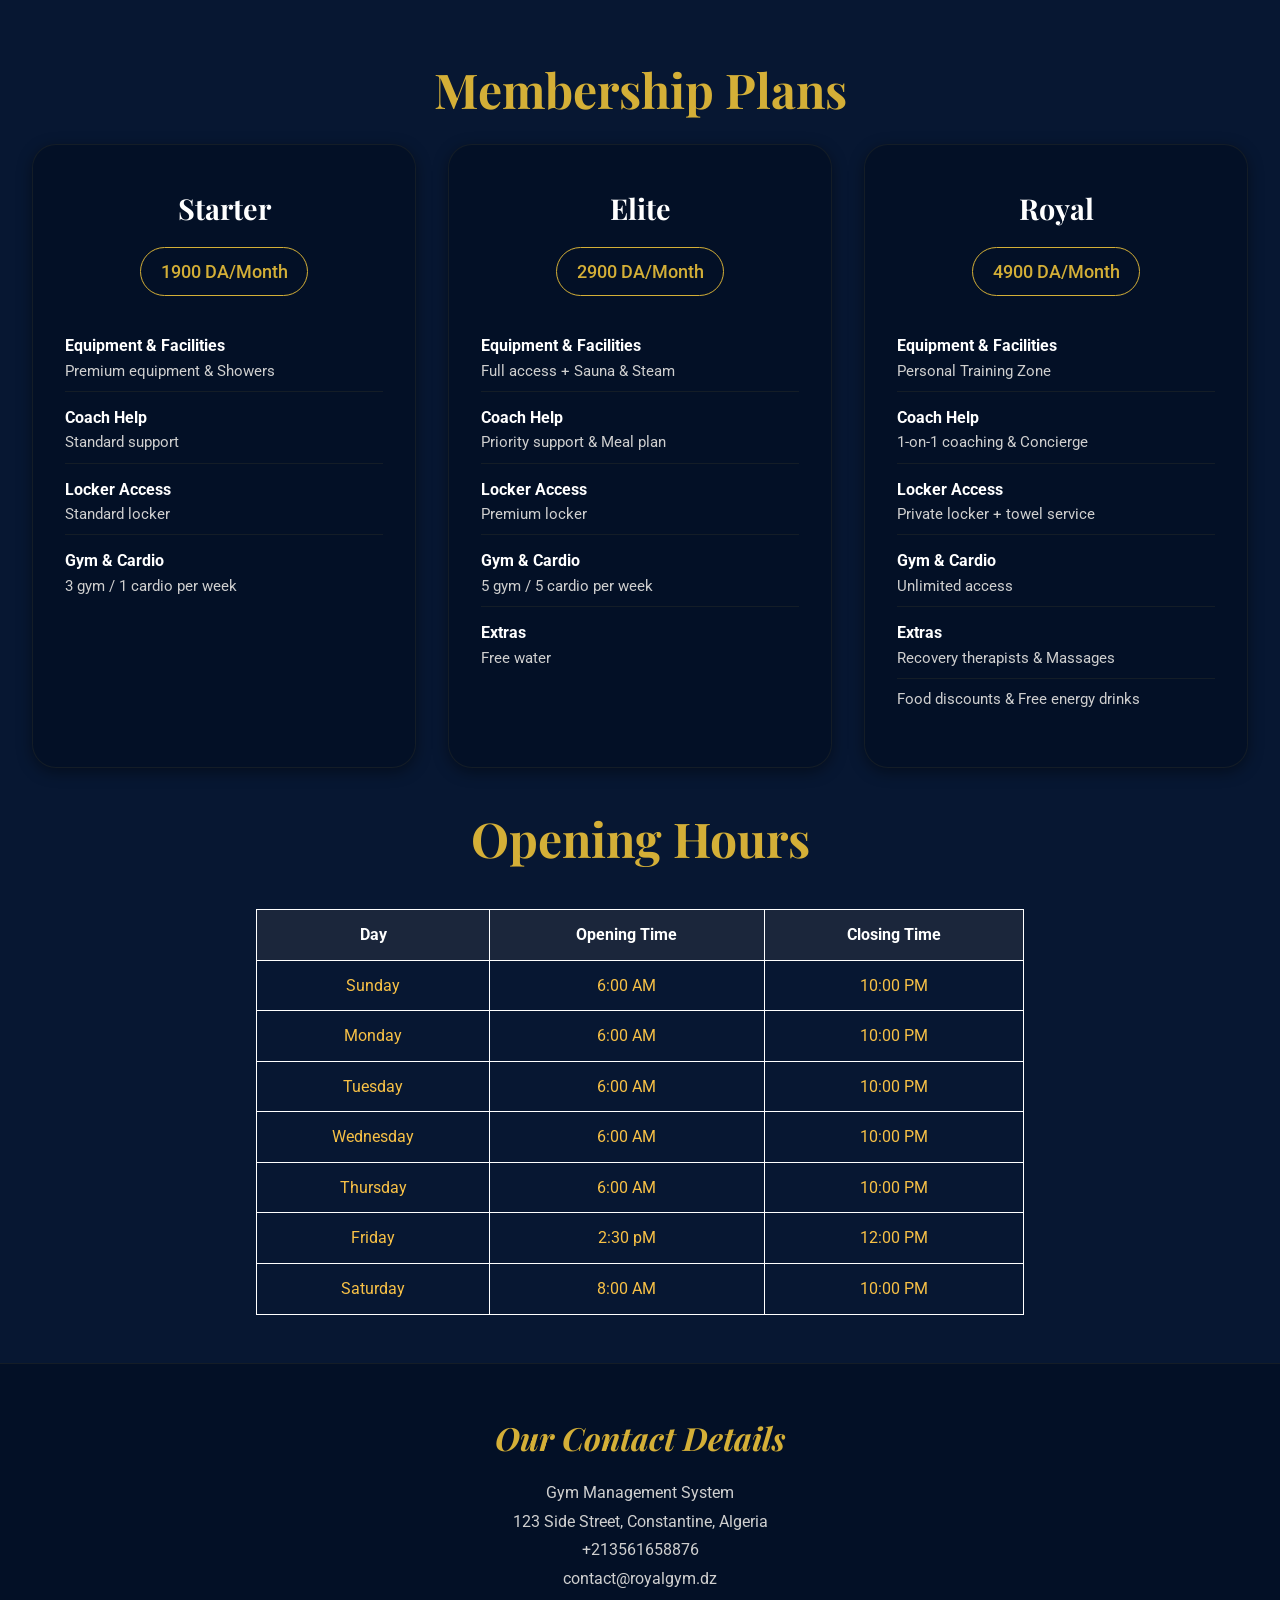
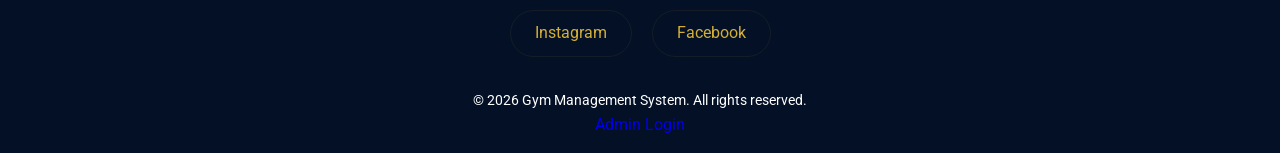
==== commit 32d7511a: "chore: save local changes before pulling" ====
--- a/index.html
+++ b/index.html
@@ -17,7 +17,7 @@
 		</a>
 		<nav>
 			<ul>
-				<li class="active"><a href="./index.html">Home</a></li>
+				<li><a href="./index.html" class="active">Home</a></li>
 				<li><a href="./client/classes.html">Classes</a></li>
 				<li><a href="./client/membership.html">Membership</a></li>
 				<li><a href="./client/trainers.html">Trainers</a></li>
@@ -197,6 +197,7 @@
 		</section>
 
 		<p>&copy; 2026 Gym Management System. All rights reserved.</p>
+		<a href="./admin/login.html">Admin Login</a>
 	</footer>
 </body>
 
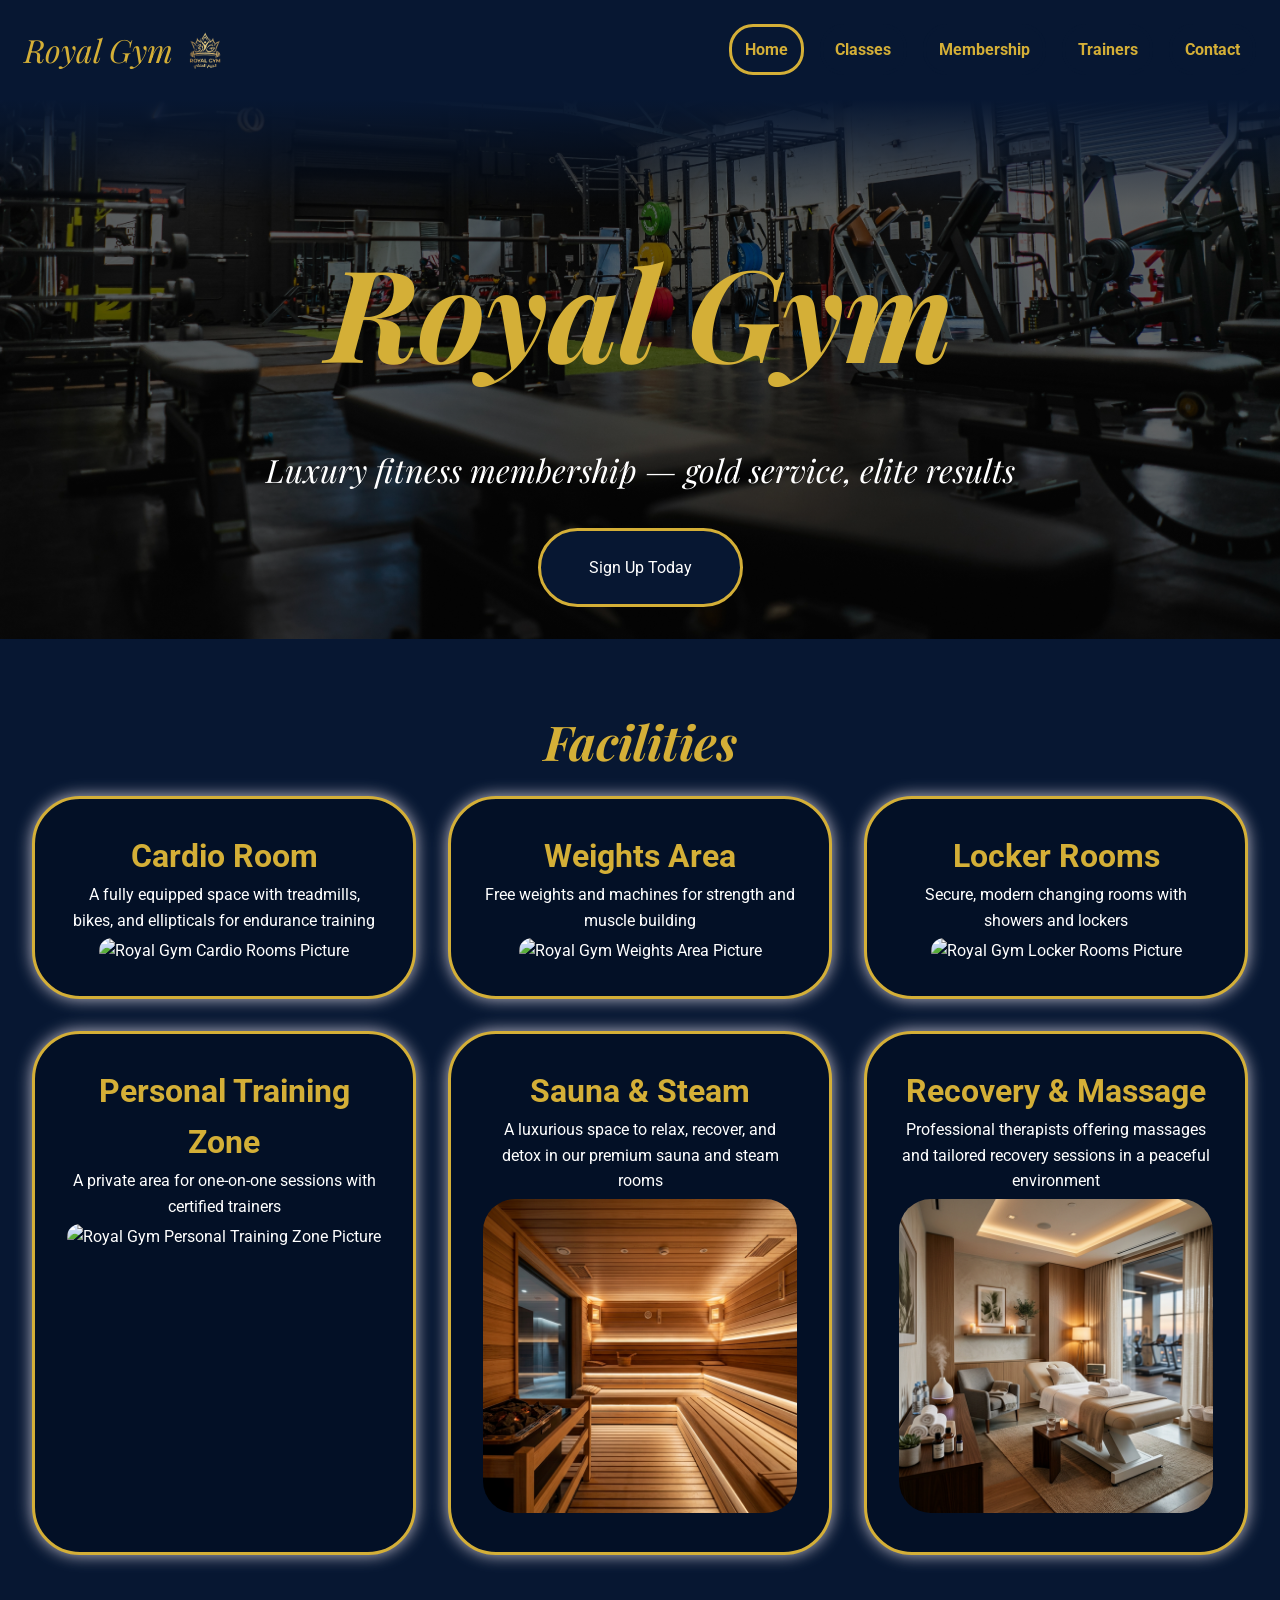
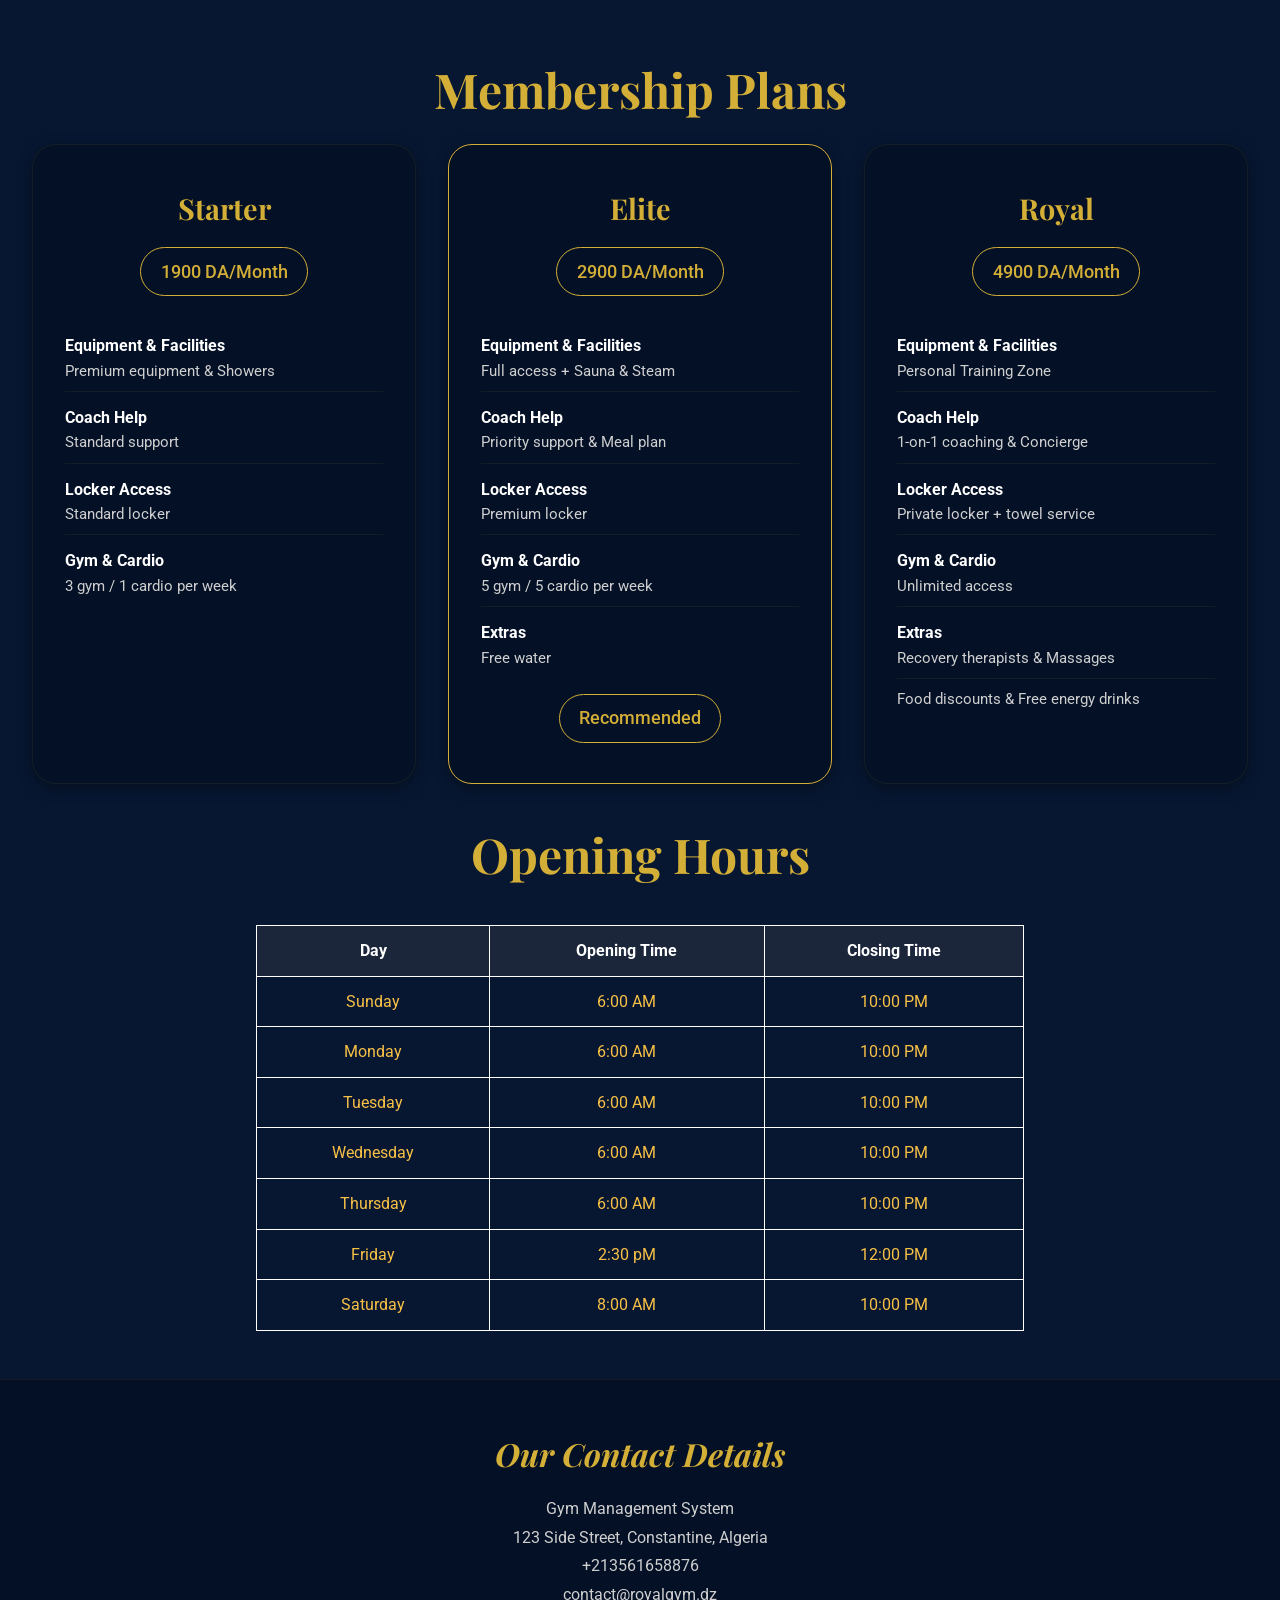
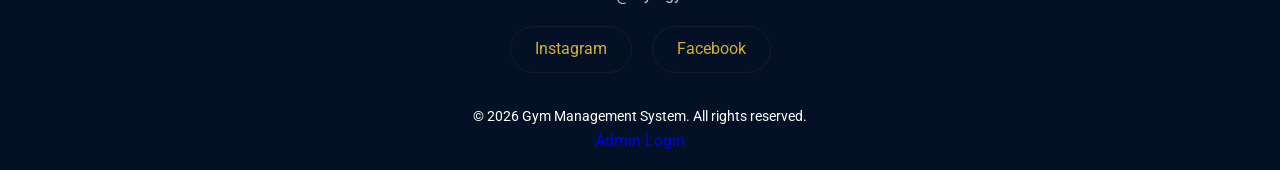
==== commit 0d4482fc: "Update site content and images" ====
--- a/index.html
+++ b/index.html
@@ -1,10 +1,10 @@
-<!doctype html>
+<!DOCTYPE html>
 <html lang="en">
 
 <head>
-	<meta charset="UTF-8" />
-	<meta name="viewport" content="width=device-width, initial-scale=1.0" />
-	<link rel="stylesheet" href="./css/index.css" />
+	<meta charset="UTF-8" >
+	<meta name="viewport" content="width=device-width, initial-scale=1.0" >
+	<link rel="stylesheet" href="./css/index.css" >
 
 	<title>Royal Gym</title>
 </head>
@@ -13,7 +13,7 @@
 	<header>
 		<a href="./index.html">
 			<span class="name">Royal Gym</span>
-			<img src="./assets/images/logo.png" alt="Royal Gym Logo" class="logo" />
+			<img src="./assets/images/logo.png" alt="Royal Gym Logo" class="logo" >
 		</a>
 		<nav>
 			<ul>
@@ -40,7 +40,7 @@
 						A fully equipped space with treadmills, bikes, and
 						ellipticals for endurance training
 					</p>
-					<img src="./assets/images/cardio-room.png" alt="Royal Gym Cardio Rooms Picture" />
+					<img src="./assets/images/cardio-room.png" alt="Royal Gym Cardio Rooms Picture" >
 				</article>
 				<article class="facility-card">
 					<h3>Weights Area</h3>
@@ -48,7 +48,7 @@
 						Free weights and machines for strength and muscle
 						building
 					</p>
-					<img src="./assets/images/weights-area.png" alt="Royal Gym Weights Area Picture" />
+					<img src="./assets/images/weights-area.png" alt="Royal Gym Weights Area Picture" >
 				</article>
 				<article class="facility-card">
 					<h3>Locker Rooms</h3>
@@ -56,7 +56,7 @@
 						Secure, modern changing rooms with showers and
 						lockers
 					</p>
-					<img src="./assets/images/locker-rooms.png" alt="Royal Gym Locker Rooms Picture" />
+					<img src="./assets/images/locker-rooms.png" alt="Royal Gym Locker Rooms Picture" >
 				</article>
 				<article class="facility-card">
 					<h3>Personal Training Zone</h3>
@@ -65,7 +65,7 @@
 						certified trainers
 					</p>
 					<img src="./assets/images/personal-training-zone.png"
-						alt="Royal Gym Personal Training Zone Picture" />
+						alt="Royal Gym Personal Training Zone Picture" >
 				</article>
 				<article class="facility-card">
 					<h3>Sauna & Steam</h3>
@@ -73,7 +73,7 @@
 						A luxurious space to relax, recover, and detox in
 						our premium sauna and steam rooms
 					</p>
-					<img src="./assets/images/sauna-steam.png" alt="Royal Gym Sauna and Steam Room Picture" />
+					<img src="./assets/images/sauna-steam.png" alt="Royal Gym Sauna and Steam Room Picture" >
 				</article>
 				<article class="facility-card">
 					<h3>Recovery & Massage</h3>
@@ -81,14 +81,14 @@
 						Professional therapists offering massages and tailored
 						recovery sessions in a peaceful environment
 					</p>
-					<img src="./assets/images/recovery.png" alt="Royal Gym Recovery and Massage Room Picture" />
+					<img src="./assets/images/recovery.png" alt="Royal Gym Recovery and Massage Room Picture" >
 				</article>
 			</div>
 		</section>
 		<section class="membership">
 			<h2>Membership Plans</h2>
 			<div class="membership-cards-container">
-				<article class="membership-card">
+				<article class="membership-card starter">
 					<h3>Starter</h3>
 					<p class="price">1900 DA/Month</p>
 					<dl>
@@ -102,7 +102,7 @@
 						<dd>3 gym / 1 cardio per week</dd>
 					</dl>
 				</article>
-				<article class="membership-card">
+				<article class="membership-card elite">
 					<h3>Elite</h3>
 					<p class="price">2900 DA/Month</p>
 					<dl>
@@ -117,8 +117,9 @@
 						<dt>Extras</dt>
 						<dd>Free water</dd>
 					</dl>
-				</article>
-				<article class="membership-card">
+					<p class="price">Recommended</p>
+				</article>
+				<article class="membership-card royal">
 					<h3>Royal</h3>
 					<p class="price">4900 DA/Month</p>
 					<dl>
--- a/css/index.css
+++ b/css/index.css
@@ -141,7 +141,7 @@
 
 .membership-card h3 {
 	font-family: "Playfair Display", serif;
-	color: var(--white);
+	color: var(--accent);
 	font-size: 1.8rem;
 	margin-bottom: 0.5rem;
 }
@@ -210,6 +210,10 @@
 	border-bottom: none;
 }
 
+.elite {
+	border-color: var(--accent) ;
+}
+
 .opening-hours {
 	text-align: center;
 	color: var(--accent);
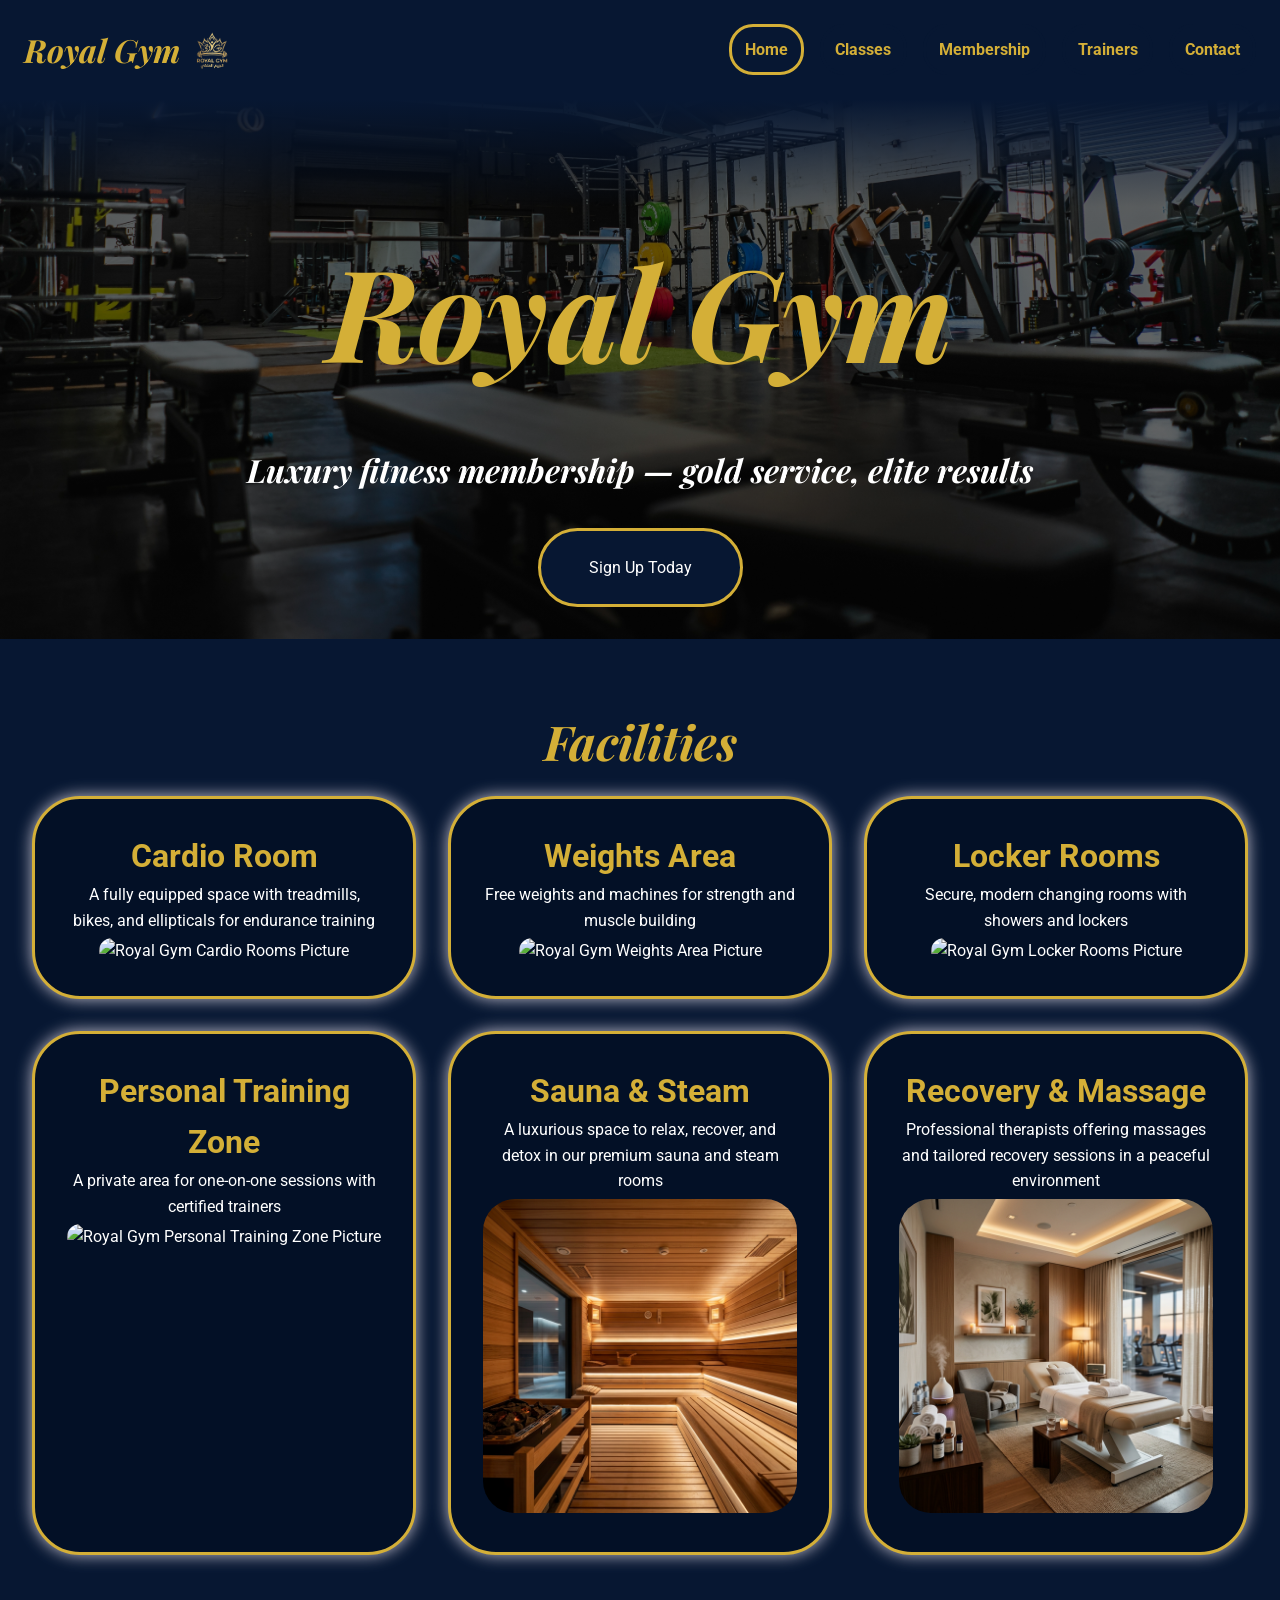
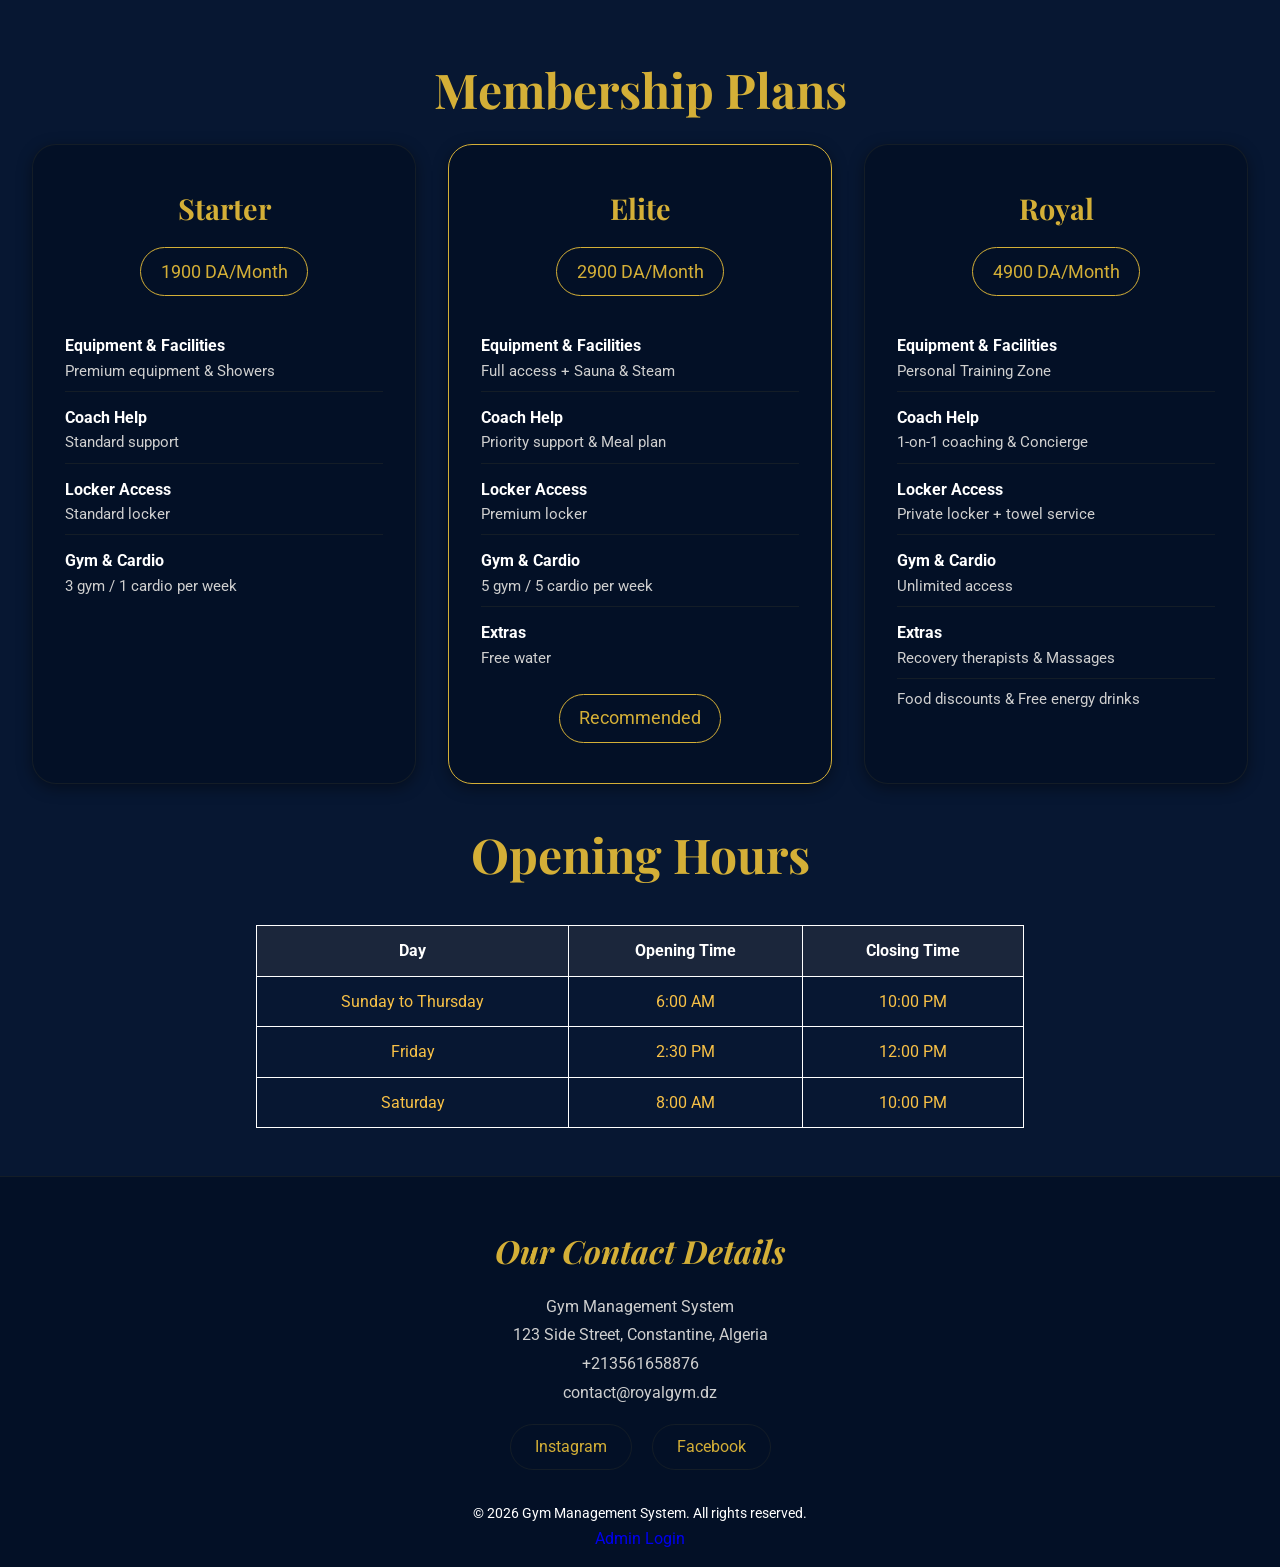
==== commit d682f7b6: "feat: implement admin login page and foundational structure for member management features" ====
--- a/index.html
+++ b/index.html
@@ -2,9 +2,9 @@
 <html lang="en">
 
 <head>
-	<meta charset="UTF-8" >
-	<meta name="viewport" content="width=device-width, initial-scale=1.0" >
-	<link rel="stylesheet" href="./css/index.css" >
+	<meta charset="UTF-8">
+	<meta name="viewport" content="width=device-width, initial-scale=1.0">
+	<link rel="stylesheet" href="./css/index.css">
 
 	<title>Royal Gym</title>
 </head>
@@ -13,7 +13,7 @@
 	<header>
 		<a href="./index.html">
 			<span class="name">Royal Gym</span>
-			<img src="./assets/images/logo.png" alt="Royal Gym Logo" class="logo" >
+			<img src="./assets/images/logo.png" alt="Royal Gym Logo" class="logo">
 		</a>
 		<nav>
 			<ul>
@@ -40,7 +40,7 @@
 						A fully equipped space with treadmills, bikes, and
 						ellipticals for endurance training
 					</p>
-					<img src="./assets/images/cardio-room.png" alt="Royal Gym Cardio Rooms Picture" >
+					<img src="./assets/images/cardio-room.png" alt="Royal Gym Cardio Rooms Picture">
 				</article>
 				<article class="facility-card">
 					<h3>Weights Area</h3>
@@ -48,7 +48,7 @@
 						Free weights and machines for strength and muscle
 						building
 					</p>
-					<img src="./assets/images/weights-area.png" alt="Royal Gym Weights Area Picture" >
+					<img src="./assets/images/weights-area.png" alt="Royal Gym Weights Area Picture">
 				</article>
 				<article class="facility-card">
 					<h3>Locker Rooms</h3>
@@ -56,7 +56,7 @@
 						Secure, modern changing rooms with showers and
 						lockers
 					</p>
-					<img src="./assets/images/locker-rooms.png" alt="Royal Gym Locker Rooms Picture" >
+					<img src="./assets/images/locker-rooms.png" alt="Royal Gym Locker Rooms Picture">
 				</article>
 				<article class="facility-card">
 					<h3>Personal Training Zone</h3>
@@ -65,7 +65,7 @@
 						certified trainers
 					</p>
 					<img src="./assets/images/personal-training-zone.png"
-						alt="Royal Gym Personal Training Zone Picture" >
+						alt="Royal Gym Personal Training Zone Picture">
 				</article>
 				<article class="facility-card">
 					<h3>Sauna & Steam</h3>
@@ -73,7 +73,7 @@
 						A luxurious space to relax, recover, and detox in
 						our premium sauna and steam rooms
 					</p>
-					<img src="./assets/images/sauna-steam.png" alt="Royal Gym Sauna and Steam Room Picture" >
+					<img src="./assets/images/sauna-steam.png" alt="Royal Gym Sauna and Steam Room Picture">
 				</article>
 				<article class="facility-card">
 					<h3>Recovery & Massage</h3>
@@ -81,7 +81,7 @@
 						Professional therapists offering massages and tailored
 						recovery sessions in a peaceful environment
 					</p>
-					<img src="./assets/images/recovery.png" alt="Royal Gym Recovery and Massage Room Picture" >
+					<img src="./assets/images/recovery.png" alt="Royal Gym Recovery and Massage Room Picture">
 				</article>
 			</div>
 		</section>
@@ -147,33 +147,13 @@
 					<th>Closing Time</th>
 				</tr>
 				<tr>
-					<td>Sunday</td>
-					<td>6:00 AM</td>
-					<td>10:00 PM</td>
-				</tr>
-				<tr>
-					<td>Monday</td>
-					<td>6:00 AM</td>
-					<td>10:00 PM</td>
-				</tr>
-				<tr>
-					<td>Tuesday</td>
-					<td>6:00 AM</td>
-					<td>10:00 PM</td>
-				</tr>
-				<tr>
-					<td>Wednesday</td>
-					<td>6:00 AM</td>
-					<td>10:00 PM</td>
-				</tr>
-				<tr>
-					<td>Thursday</td>
+					<td>Sunday to Thursday</td>
 					<td>6:00 AM</td>
 					<td>10:00 PM</td>
 				</tr>
 				<tr>
 					<td>Friday</td>
-					<td>2:30 pM</td>
+					<td>2:30 PM</td>
 					<td>12:00 PM</td>
 				</tr>
 				<tr>
--- a/css/index.css
+++ b/css/index.css
@@ -1,5 +1,4 @@
 @import "style.css";
-@import url("https://fonts.googleapis.com/css2?family=Playfair+Display:ital,wght@1,700&family=Roboto:wght@400;700&display=swap");
 
 * {
 	box-sizing: border-box;
@@ -43,7 +42,7 @@
 }
 
 .hero>h1 {
-	font-family: "Playfair Display", sans-serif;
+	font-family: "Playfair Display", serif;
 	font-size: 8rem;
 	font-style: italic;
 	color: var(--accent);
@@ -52,7 +51,7 @@
 .tagline {
 	padding: 2rem;
 	font-size: 2rem;
-	font-family: "Playfair Display", sans-serif;
+	font-family: "Playfair Display", serif;
 	font-style: italic;
 }
 
@@ -77,7 +76,7 @@
 }
 
 .facilities h2 {
-	font-family: "Playfair Display", sans-serif;
+	font-family: "Playfair Display", serif;
 	font-style: italic;
 	color: var(--accent);
 	font-size: 3rem;
@@ -134,7 +133,7 @@
 
 .membership h2 {
 	color: var(--accent);
-	font-family: "Playfair Display", sans-serif;
+	font-family: "Playfair Display", serif;
 	font-size: 3rem;
 	margin-bottom: 1rem;
 }
@@ -178,7 +177,7 @@
 	border-radius: 2rem;
 	background-color: transparent;
 	color: var(--accent);
-	font-weight: 500;
+	font-weight: 400;
 	font-size: 1.1rem;
 	margin-top: 0.5rem;
 }
@@ -218,7 +217,7 @@
 	text-align: center;
 	color: var(--accent);
 	font-size: 2rem;
-	font-family: "Playfair Display", sans-serif;
+	font-family: "Playfair Display", serif;
 }
 
 table {
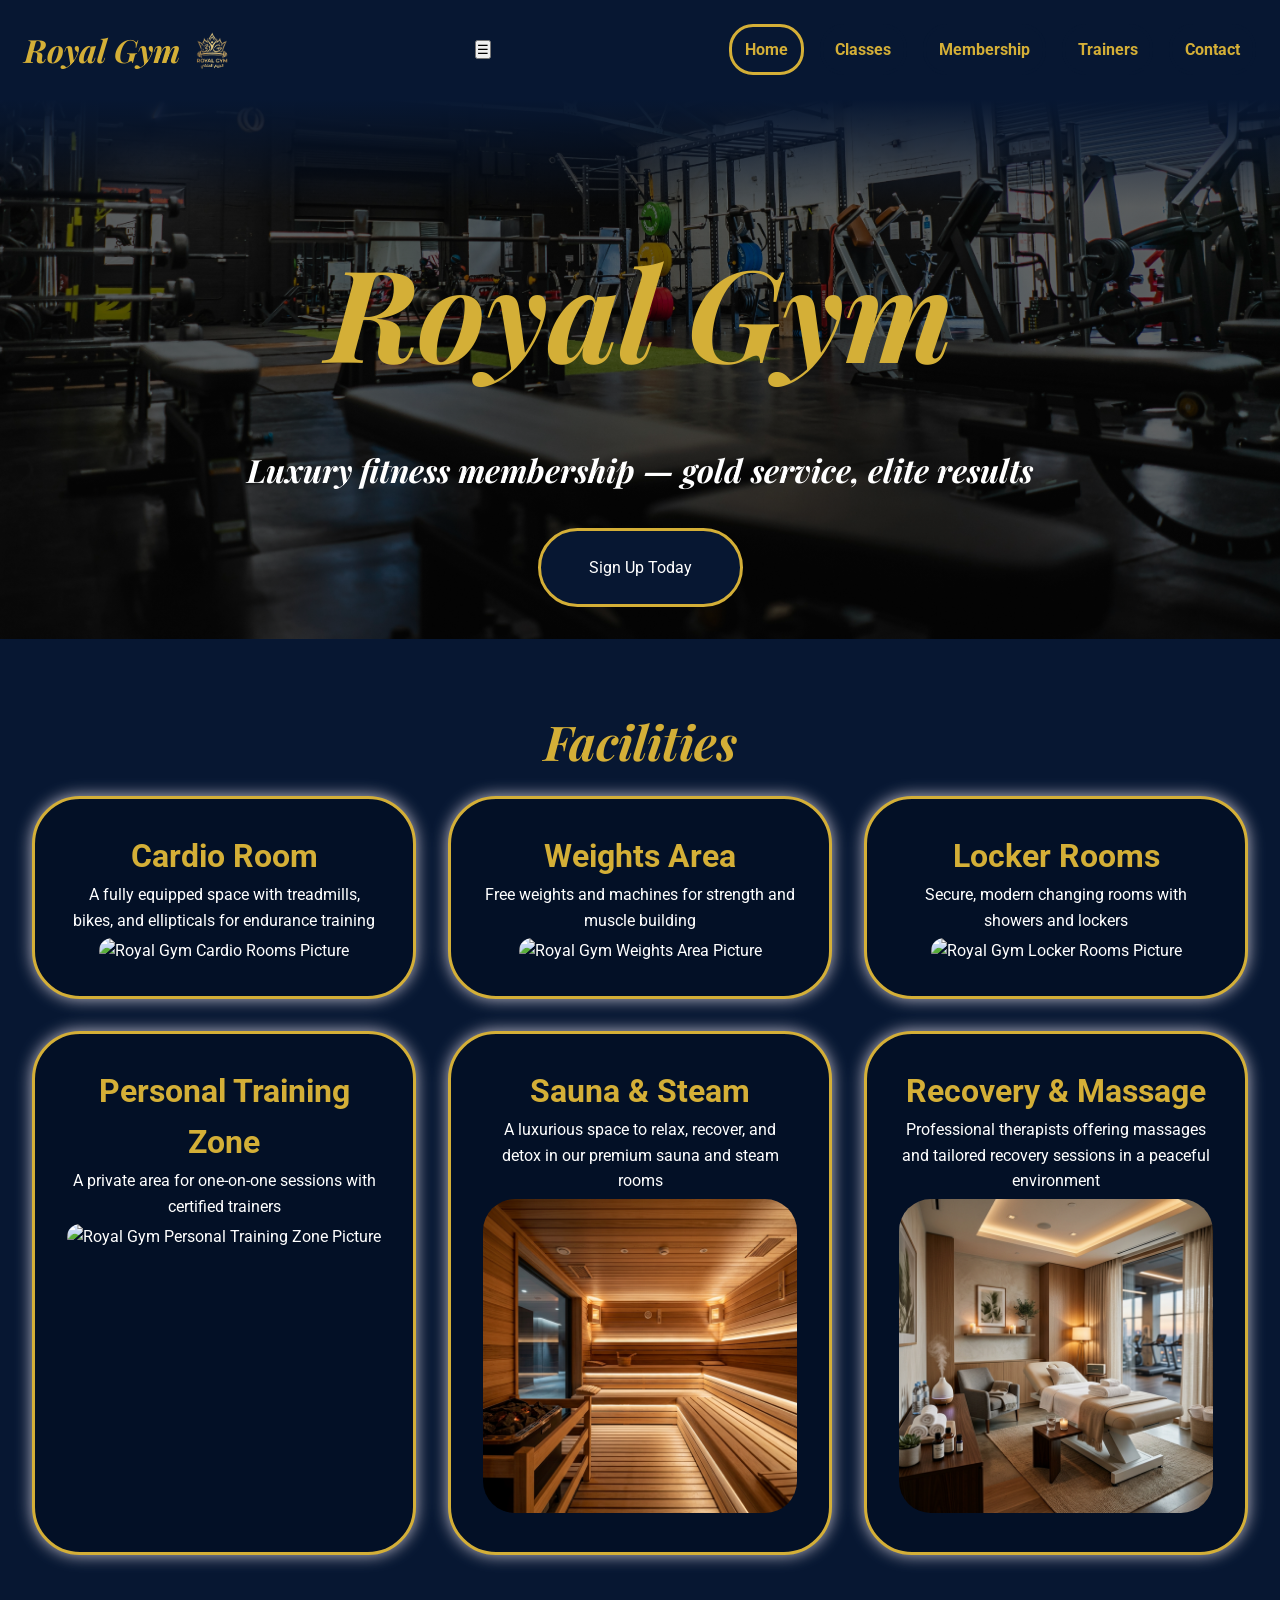
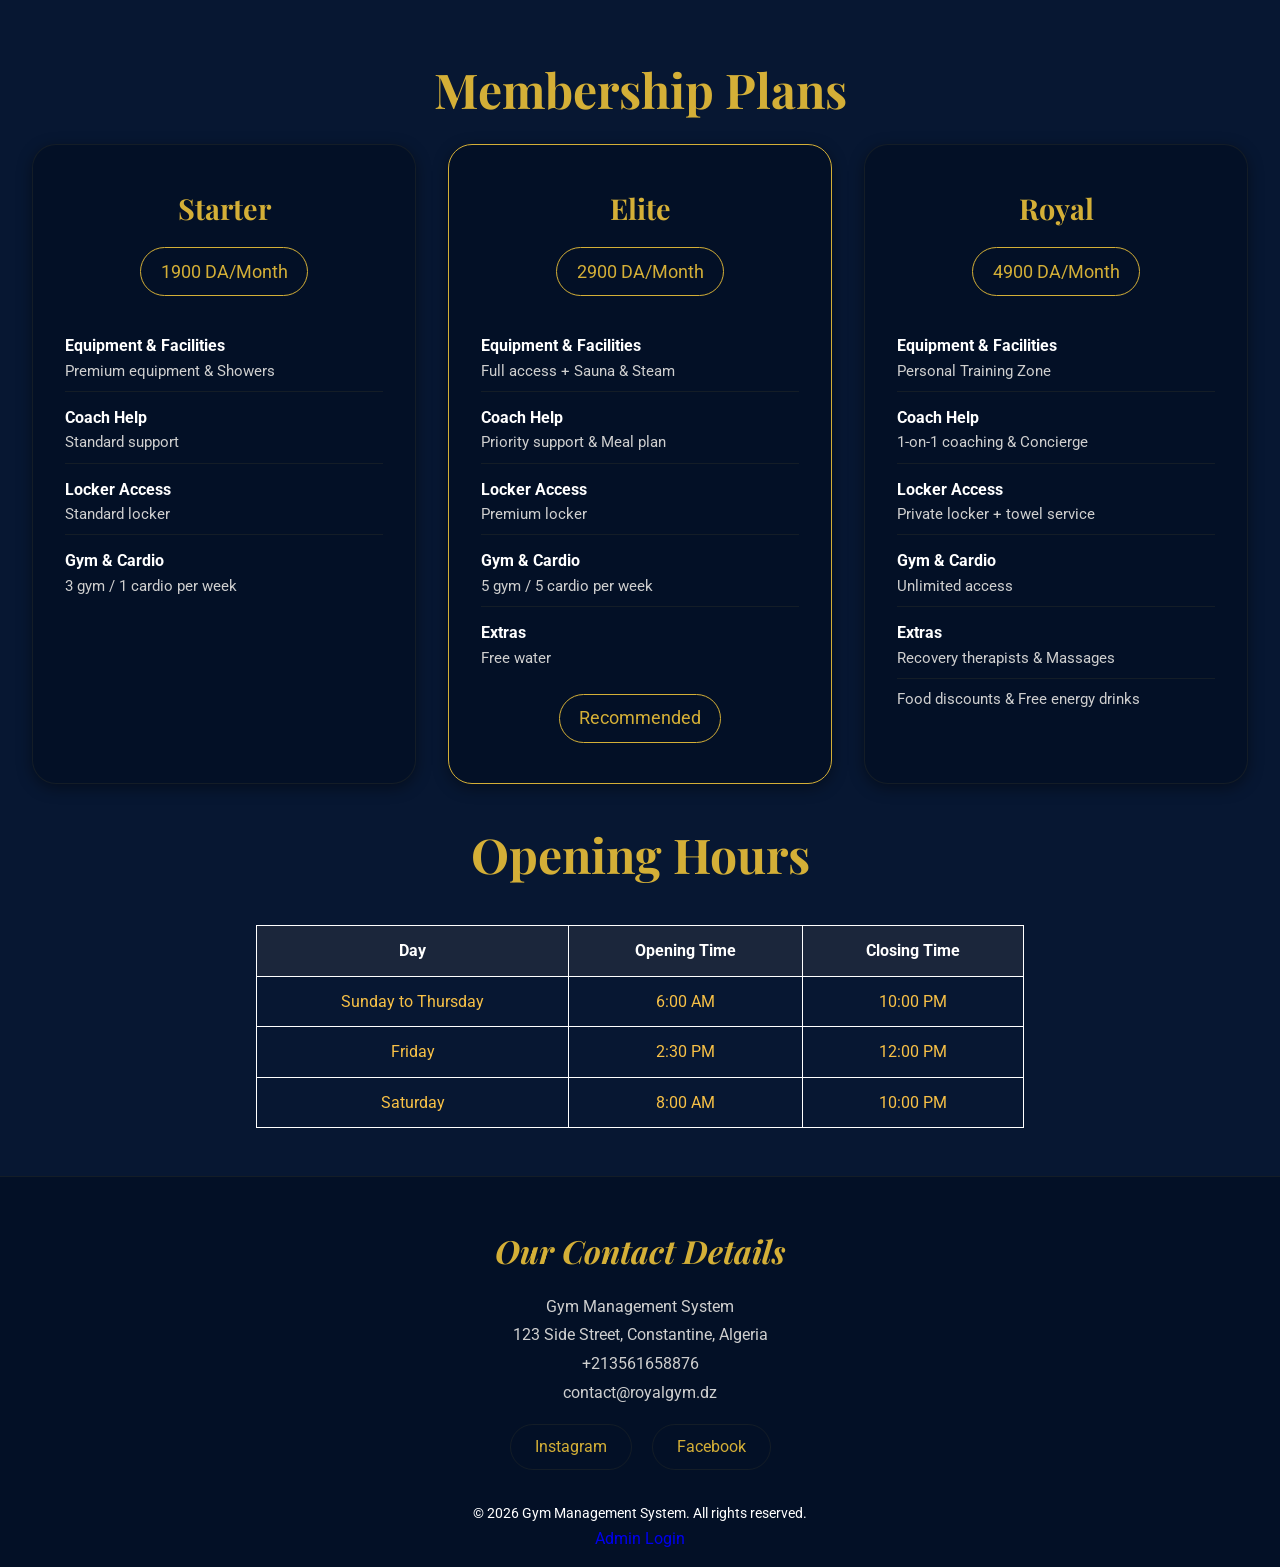
==== commit c1511c15: "feat: implement mobile-responsive navigation menu and add media queries across all pages" ====
--- a/index.html
+++ b/index.html
@@ -15,6 +15,7 @@
 			<span class="name">Royal Gym</span>
 			<img src="./assets/images/logo.png" alt="Royal Gym Logo" class="logo">
 		</a>
+		<button class="menu-toggle" aria-label="Toggle menu">&#9776;</button>
 		<nav>
 			<ul>
 				<li><a href="./index.html" class="active">Home</a></li>
@@ -180,6 +181,12 @@
 		<p>&copy; 2026 Gym Management System. All rights reserved.</p>
 		<a href="./admin/login.html">Admin Login</a>
 	</footer>
+	<script>
+		//  need explanation 
+		document.querySelector('.menu-toggle').addEventListener('click', function () {
+			document.querySelector('header nav').classList.toggle('open');
+		});
+	</script>
 </body>
 
 </html>
--- a/css/index.css
+++ b/css/index.css
@@ -210,7 +210,7 @@
 }
 
 .elite {
-	border-color: var(--accent) ;
+	border-color: var(--accent);
 }
 
 .opening-hours {
@@ -302,4 +302,113 @@
 	color: var(--white);
 	font-size: 0.9rem;
 	margin-top: 2rem;
+}
+
+/* //  need explanation  */
+
+/* ── Tablet ── */
+@media screen and (max-width: 768px) {
+	.hero>h1 {
+		font-size: 4rem;
+	}
+
+	.tagline {
+		font-size: 1.3rem;
+		padding: 1rem;
+	}
+
+	.hero a {
+		padding: 1rem 2rem;
+		font-size: 0.95rem;
+	}
+
+	.facilities-container {
+		grid-template-columns: 1fr 1fr;
+	}
+
+	.membership-cards-container {
+		grid-template-columns: 1fr 1fr;
+	}
+
+	.facilities h2,
+	.membership h2 {
+		font-size: 2.2rem;
+	}
+
+	table {
+		width: 90%;
+	}
+
+	.contact-details address {
+		font-size: 0.9rem;
+	}
+}
+
+/* ── Mobile ── */
+@media screen and (max-width: 480px) {
+	.hero {
+		min-height: 45vh;
+		padding: 1.5rem 1rem;
+	}
+
+	.hero>h1 {
+		font-size: 2.5rem;
+	}
+
+	.tagline {
+		font-size: 1rem;
+		padding: 0.5rem;
+	}
+
+	.hero a {
+		padding: 0.8rem 1.5rem;
+		font-size: 0.9rem;
+	}
+
+	.facilities {
+		padding: 2rem 1rem;
+	}
+
+	.facilities-container {
+		grid-template-columns: 1fr;
+	}
+
+	.facility-card {
+		padding: 1.5rem;
+		border-radius: 1.5rem;
+	}
+
+	.membership {
+		padding: 1.5rem 1rem;
+	}
+
+	.membership-cards-container {
+		grid-template-columns: 1fr;
+	}
+
+	.membership-card {
+		padding: 1.5rem;
+	}
+
+	table {
+		width: 100%;
+		font-size: 0.85rem;
+	}
+
+	th,
+	td {
+		padding: 8px;
+	}
+
+	.opening-hours {
+		font-size: 1.4rem;
+	}
+
+	footer {
+		padding-top: 2rem;
+	}
+
+	.contact-details h2 {
+		font-size: 1.5rem;
+	}
 }
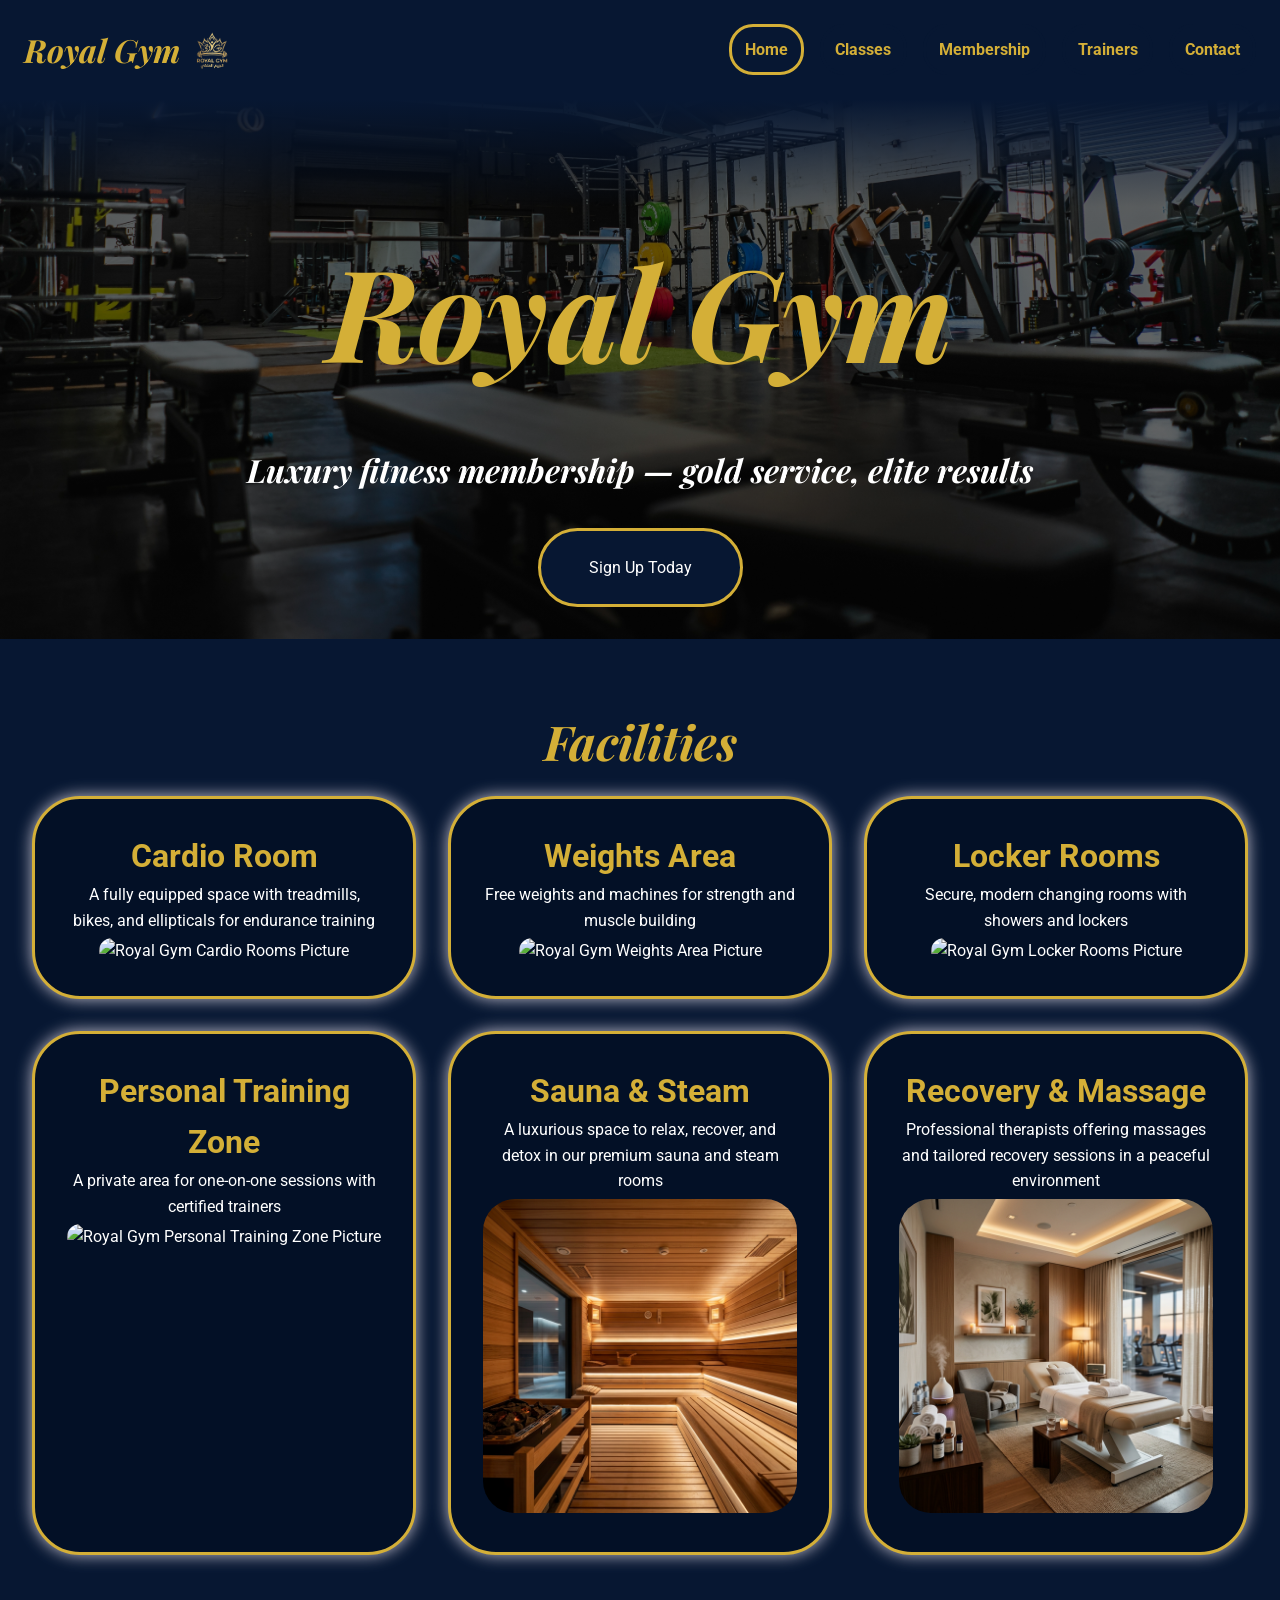
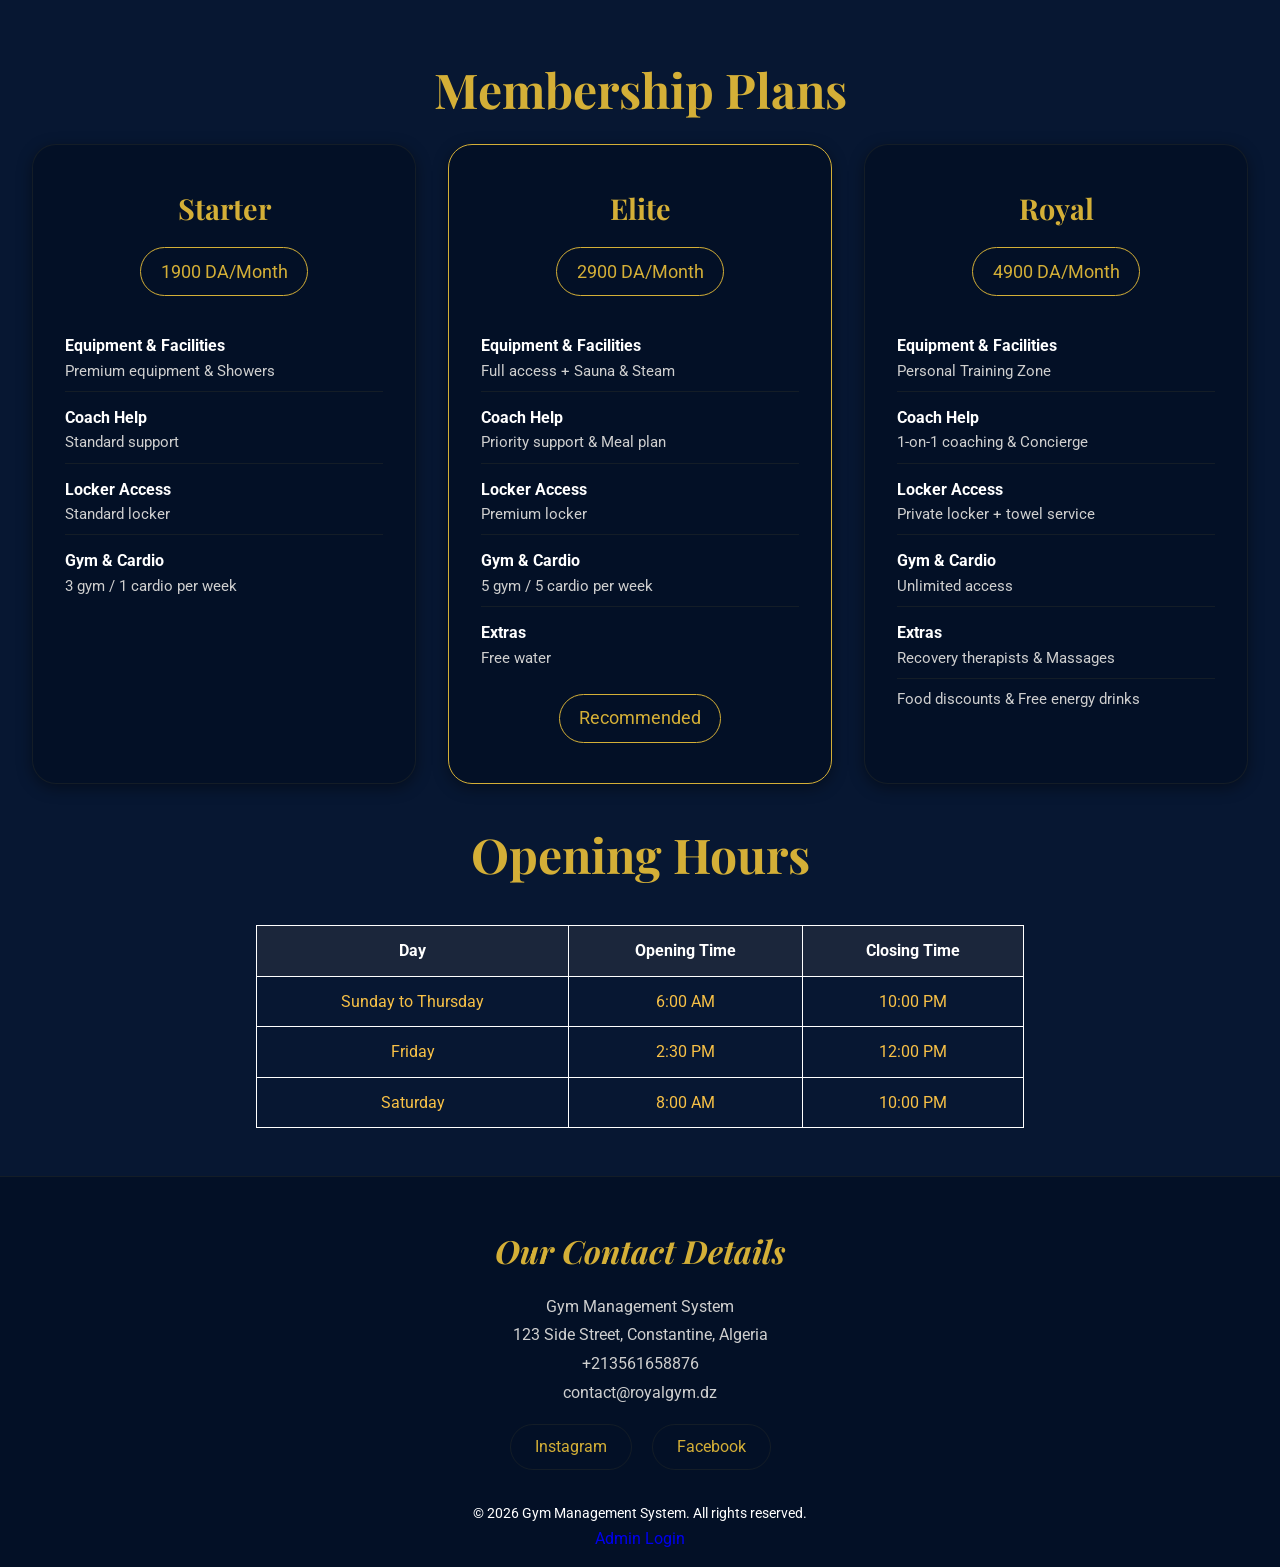
==== commit dbe63d4a: "final" ====
--- a/index.html
+++ b/index.html
@@ -7,6 +7,7 @@
 	<link rel="stylesheet" href="./css/index.css">
 
 	<title>Royal Gym</title>
+    <link rel="icon" type="image/png" href="assets/images/logo.png">
 </head>
 
 <body>
@@ -182,7 +183,6 @@
 		<a href="./admin/login.html">Admin Login</a>
 	</footer>
 	<script>
-		//  need explanation 
 		document.querySelector('.menu-toggle').addEventListener('click', function () {
 			document.querySelector('header nav').classList.toggle('open');
 		});
--- a/css/index.css
+++ b/css/index.css
@@ -304,9 +304,7 @@
 	margin-top: 2rem;
 }
 
-/* //  need explanation  */
-
-/* ── Tablet ── */
+/* Tablet */
 @media screen and (max-width: 768px) {
 	.hero>h1 {
 		font-size: 4rem;
